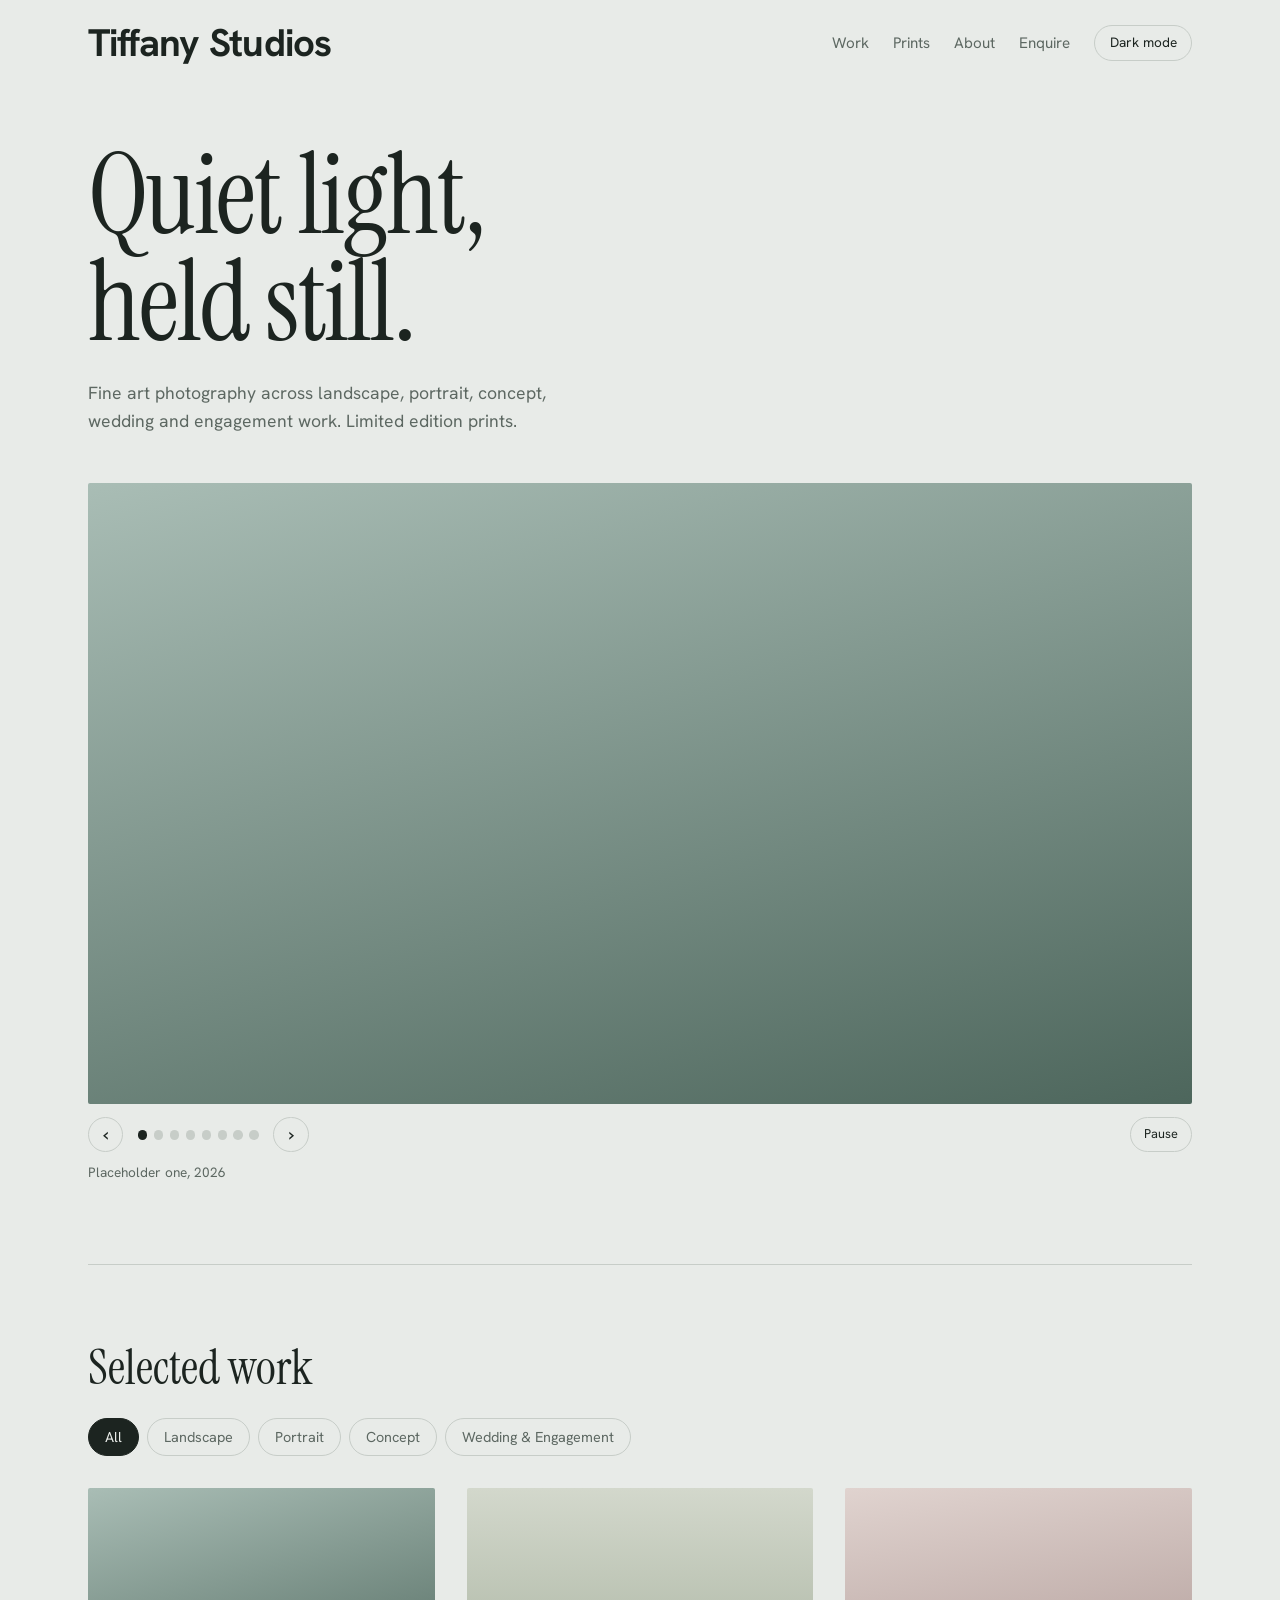
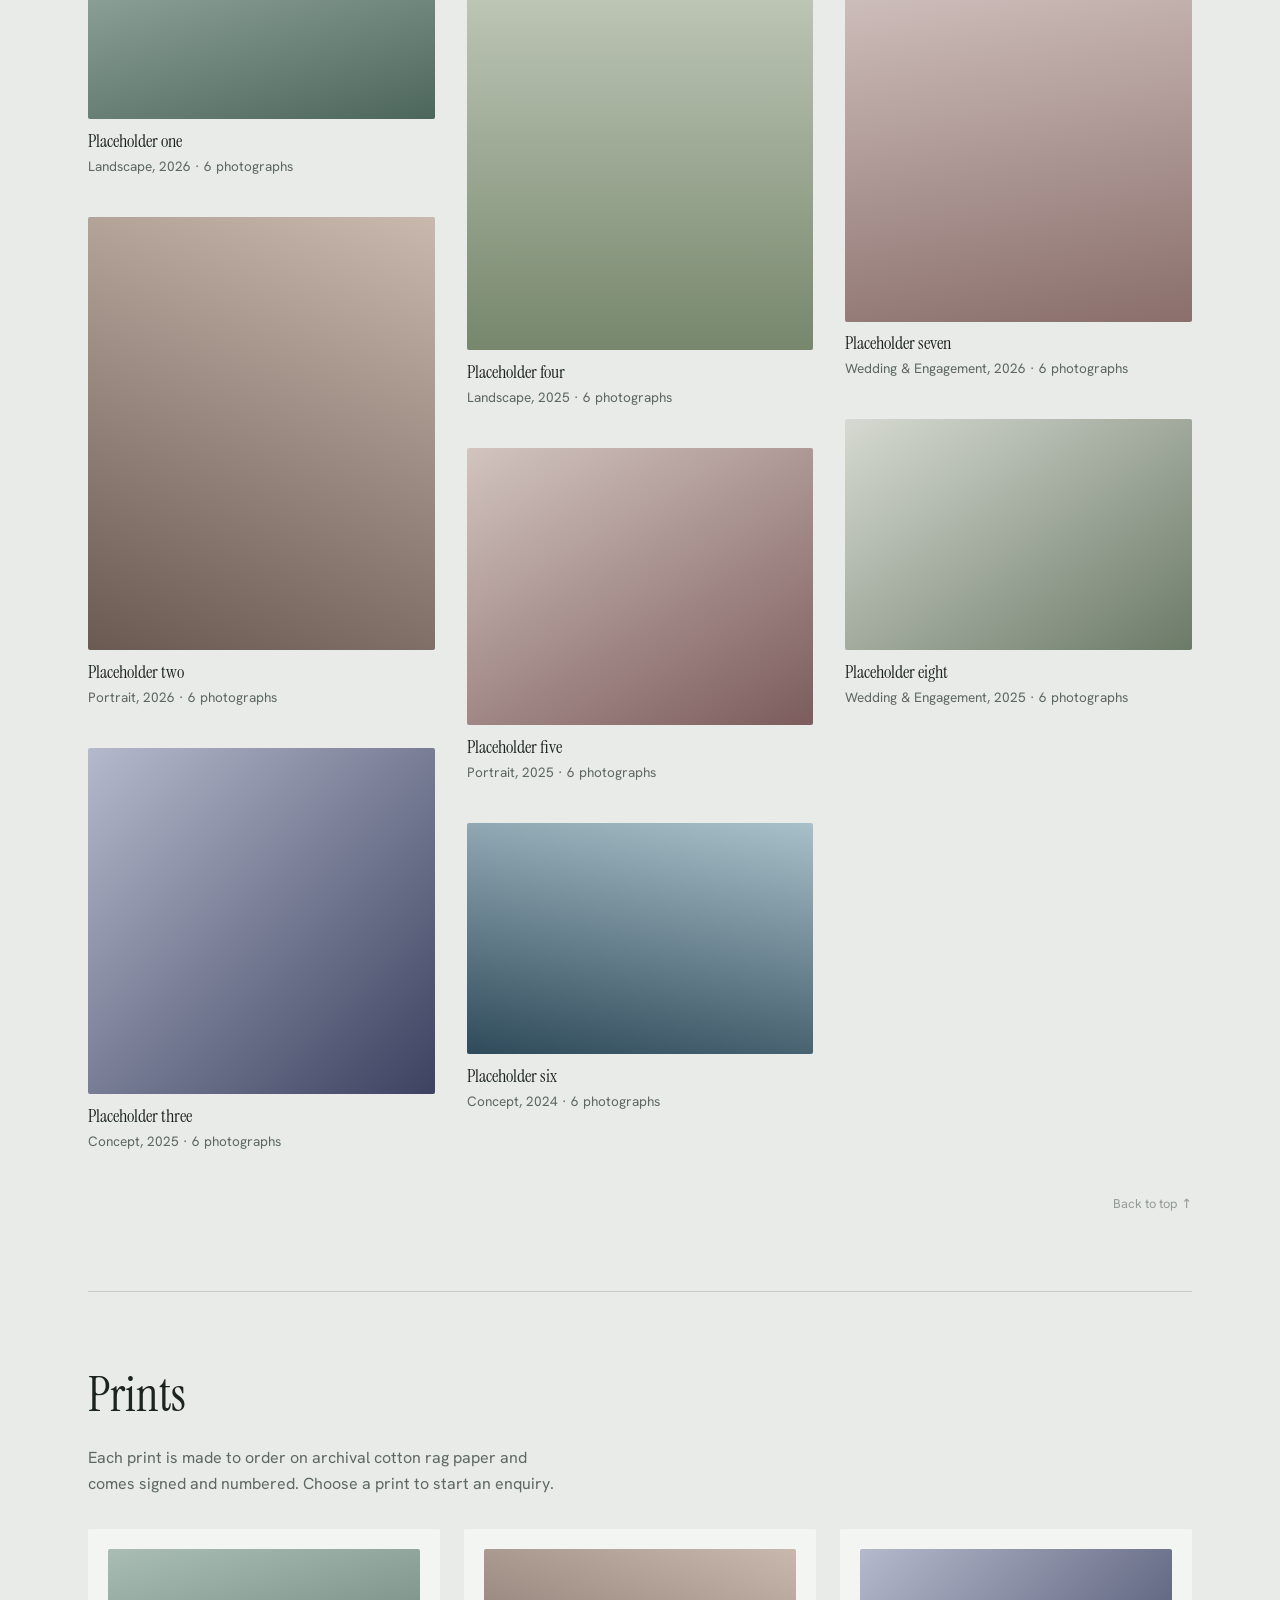
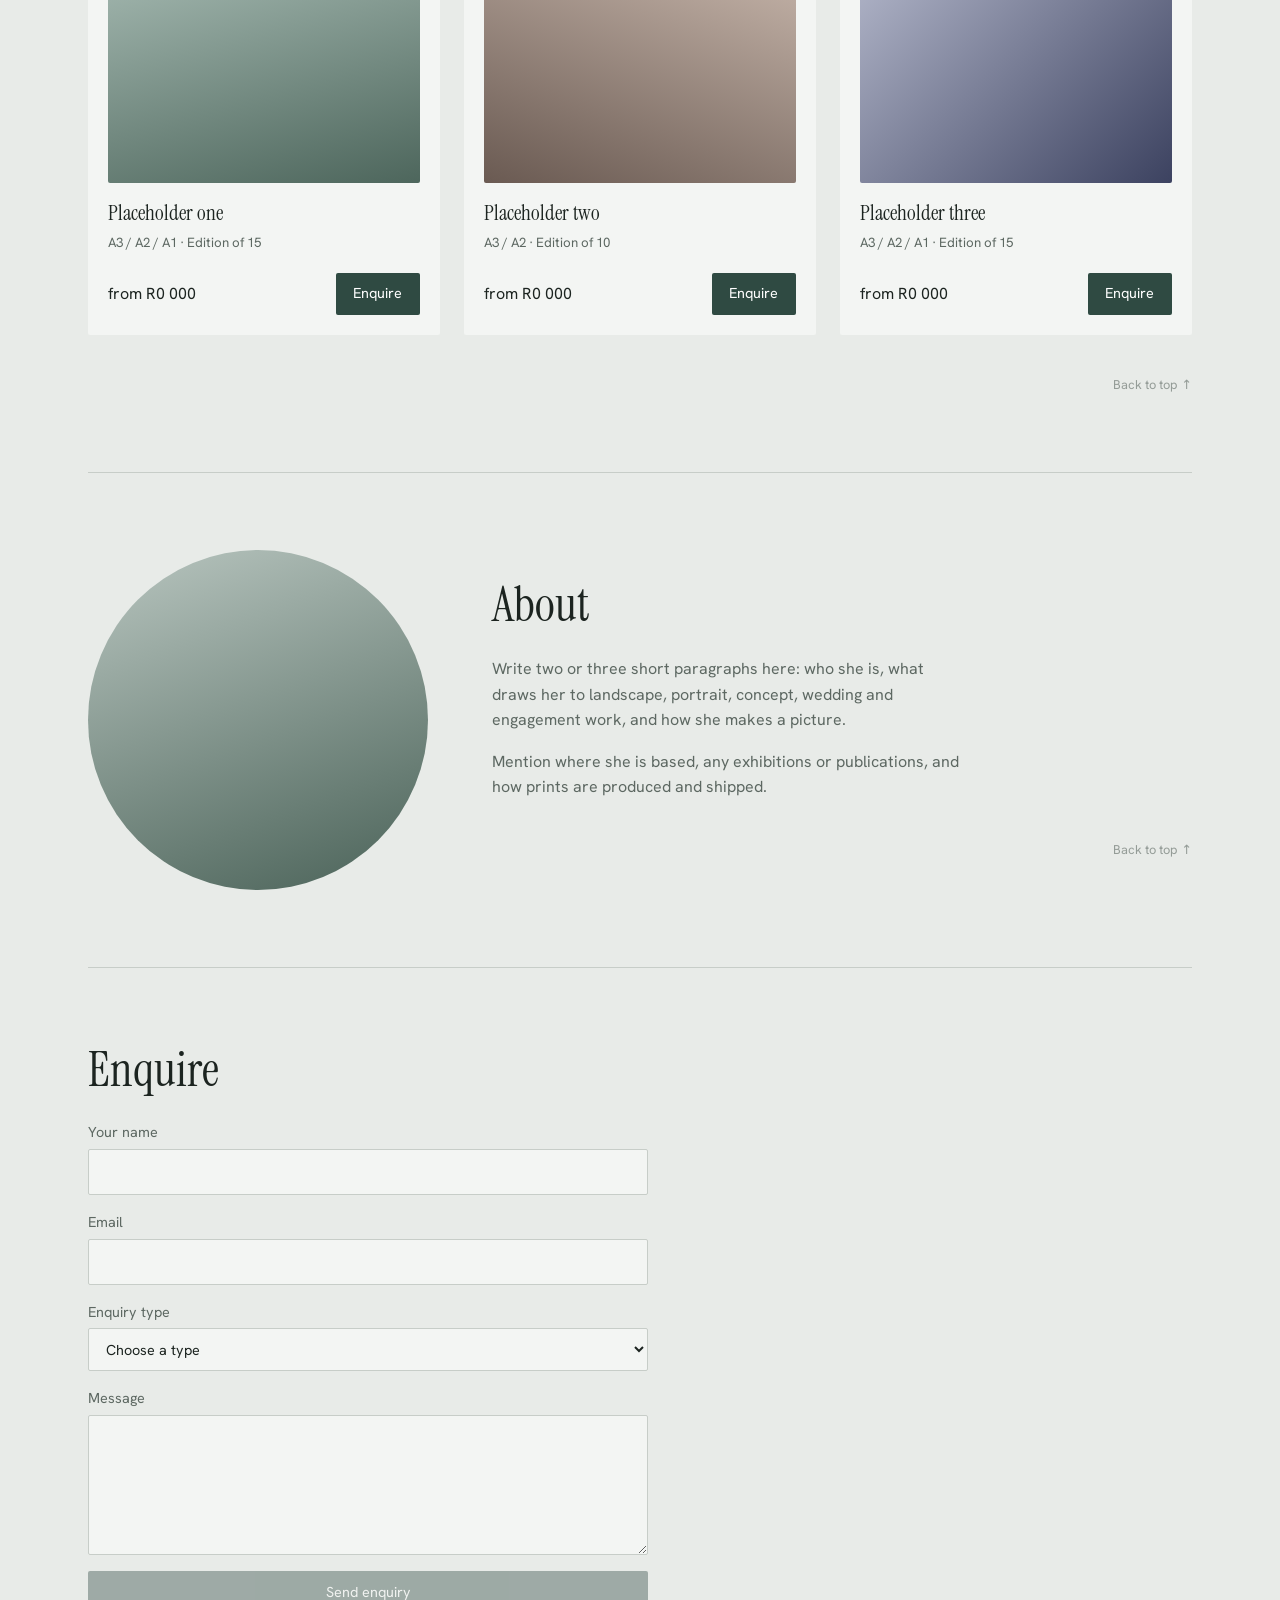
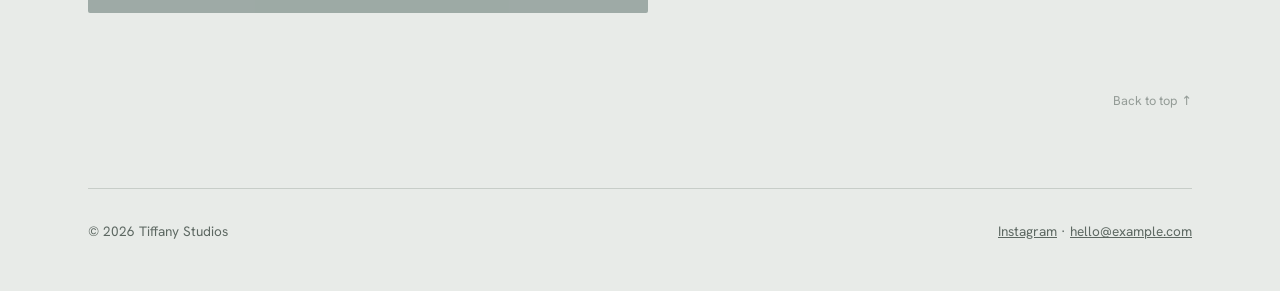
==== index.html @ 4b25729b "Add Tiffany Studios site scaffold Add initial site files for Tiffany Studios: index.html (home with " ====
<!DOCTYPE html>
<html lang="en">
<head>
<meta charset="utf-8">
<meta name="viewport" content="width=device-width, initial-scale=1">
<title>Tiffany Studios – Fine Art Photography</title>
<meta name="description" content="Fine art photography: landscape, portrait, concept, wedding and engagement work. Limited edition prints available.">
<link rel="preconnect" href="https://fonts.googleapis.com">
<link rel="preconnect" href="https://fonts.gstatic.com" crossorigin>
<link href="https://fonts.googleapis.com/css2?family=Hanken+Grotesk:wght@400;500;700&family=Instrument+Serif:ital@0;1&display=swap" rel="stylesheet">
<link rel="stylesheet" href="style.css">
<script>(function(){var d=document.documentElement,t=null;d.classList.add("js");try{t=localStorage.getItem("theme")}catch(e){}if(t!=="dark"&&t!=="light")t=matchMedia("(prefers-color-scheme:dark)").matches?"dark":"light";d.dataset.theme=t})()</script>
</head>
<body id="top">
<div class="wrap">
<header class="top">
  <a class="mark" href="#">Tiffany Studios</a>
  <div class="hd-r"><nav aria-label="Main"><a href="#work">Work</a><a href="#prints">Prints</a><a href="#about">About</a><a href="#enquire">Enquire</a></nav><button class="theme" id="theme" type="button">Dark mode</button></div>
</header>

<main>
<div class="hero">
  <div>
    <h1>Quiet light,<br>held still.</h1>
    <p>Fine art photography across landscape, portrait, concept, wedding and engagement work. Limited edition prints.</p>
  </div>
  <figure class="car" role="group" aria-roledescription="carousel" aria-label="Featured work">
    <div class="slides" id="slides"></div>
    <div class="car-ui">
      <button class="cbtn" id="prev" aria-label="Previous photograph">&lsaquo;</button>
      <div class="dots" id="dots"></div>
      <button class="cbtn" id="next" aria-label="Next photograph">&rsaquo;</button>
      <button class="cbtn" id="pp" aria-label="Pause slideshow" style="margin-left:auto;font-size:.8rem;width:auto;padding:0 .8rem">Pause</button>
    </div>
    <figcaption class="cap" id="heroCap" aria-live="polite"></figcaption>
  </figure>
</div>

<section id="work">
  <h2>Selected work</h2>
  <div class="filters" role="group" aria-label="Filter by category">
    <button aria-pressed="true" data-f="all">All</button>
    <button aria-pressed="false" data-f="Landscape">Landscape</button>
    <button aria-pressed="false" data-f="Portrait">Portrait</button>
    <button aria-pressed="false" data-f="Concept">Concept</button>
    <button aria-pressed="false" data-f="Wedding &amp; Engagement">Wedding &amp; Engagement</button>
  </div>
  <div class="grid" id="grid"></div>
  <a class="totop" href="#top">Back to top &uarr;</a>
</section>

<section id="prints">
  <h2>Prints</h2>
  <p style="color:var(--mute);max-width:54ch;margin-bottom:2rem">Each print is made to order on archival cotton rag paper and comes signed and numbered. Choose a print to start an enquiry.</p>
  <div class="prints" id="prints-grid"></div>
  <a class="totop" href="#top">Back to top &uarr;</a>
</section>

<section id="about" class="about">
  <div class="avatar" role="img" aria-label="Portrait of the photographer"><!-- Replace with: <img src="images/portrait.jpg" alt="Portrait of the photographer"> --></div>
  <div>
    <h2>About</h2>
    <p>Write two or three short paragraphs here: who she is, what draws her to landscape, portrait, concept, wedding and engagement work, and how she makes a picture.</p>
    <p>Mention where she is based, any exhibitions or publications, and how prints are produced and shipped.</p>
    <a class="totop" href="#top">Back to top &uarr;</a>
  </div>
</section>

<section id="enquire">
  <h2>Enquire</h2>
  <form action="https://formspree.io/f/YOUR_FORM_ID" method="POST" id="enq">
    <label>Your name<input name="name" required autocomplete="name"></label>
    <label>Email<input type="email" name="email" required autocomplete="email"></label>
    <label>Enquiry type
      <select name="type" id="type" required>
        <option value="">Choose a type</option><option>Print purchase</option><option>Commission or shoot</option><option>Licensing</option><option>Something else</option>
      </select>
    </label>
    <fieldset class="pf" id="printFields" hidden>
      <label>Print size
        <select name="print_size" required><option value="">Select size</option><option>A3 (297 × 420 mm)</option><option>A2 (420 × 594 mm)</option><option>A1 (594 × 841 mm)</option></select>
      </label>
      <label>Framing
        <!-- Replace these placeholder options with her real framing options -->
        <select name="framing" required><option value="">Select framing</option><option>Unframed</option><option>Framing option 1</option><option>Framing option 2</option></select>
      </label>
      <label>Quantity
        <select name="quantity" required><option value="">Select quantity</option><option>1</option><option>2</option><option>3</option><option>4</option><option>5</option></select>
      </label>
    </fieldset>
    <label>Message<textarea name="message" id="msg" required></textarea></label>
    <input type="hidden" name="_subject" value="New enquiry from the Tiffany Studios website">
    <input class="hp" name="_gotcha" tabindex="-1" autocomplete="off" aria-hidden="true">
    <button class="btn" type="submit" id="send" disabled>Send enquiry</button>
    <p id="status" role="status" aria-live="polite"></p>
  </form>
  <a class="totop" href="#top">Back to top &uarr;</a>
</section>
</main>

<footer>
  <span>© 2026 Tiffany Studios</span>
  <span><a href="https://instagram.com/">Instagram</a> · <a href="mailto:hello@example.com">hello@example.com</a></span>
</footer>
</div>


<script src="data.js"></script>
<script>window.addEventListener("load",function(){if(typeof works==="undefined"){var d=document.createElement("div");d.setAttribute("role","alert");d.style.cssText="position:fixed;inset:auto 1rem 1rem 1rem;z-index:99;padding:1rem 1.25rem;background:#7a2e2e;color:#fff;font:15px/1.5 system-ui,sans-serif;border-radius:4px";d.textContent="data.js was not found. Keep index.html, gallery.html, data.js and style.css together in one folder, and open the site from that folder (or host the whole folder).";document.body.appendChild(d)}});</script>
<script>
const el=id=>document.getElementById(id);
function render(f){const g=el("grid");g.innerHTML="";
 works.forEach((w,i)=>{if(f!=="all"&&w.c!==f)return;
  const b=document.createElement("a");b.className="work";b.href="gallery.html?s="+w.id;b.setAttribute("aria-label","Open the "+w.t+" gallery");
  b.appendChild(art(w));
  b.insertAdjacentHTML("beforeend","<b>"+w.t+"</b><span>"+w.c+", "+w.y+" · "+w.photos.length+" photographs</span>");
  g.appendChild(b)})}
function ask(w){el("type").value="Print purchase";el("msg").value='I\'m interested in a print of "'+w.t+'".';updateForm()}
document.querySelectorAll(".filters button").forEach(b=>b.onclick=()=>{
 document.querySelectorAll(".filters button").forEach(x=>x.setAttribute("aria-pressed",x===b));render(b.dataset.f)});
prints.forEach(p=>{const w=works[p.w];const c=document.createElement("div");c.className="print";
 c.appendChild(art({...w,r:null}));c.firstChild.style.aspectRatio="4/3";
 c.insertAdjacentHTML("beforeend","<h3>"+w.t+"</h3><small>"+p.sizes+" · "+p.edition+"</small>");
 const row=document.createElement("div");row.className="price";row.innerHTML="<span>"+p.price+"</span>";
 const a=document.createElement("a");a.className="btn";a.href="#enquire";a.textContent="Enquire";a.onclick=()=>ask(w);row.appendChild(a);c.appendChild(row);el("prints-grid").appendChild(c)});
(function(){const S=el("slides"),D=el("dots"),PP=el("pp");let n=0,t=null,playing=!matchMedia("(prefers-reduced-motion:reduce)").matches;
 works.forEach((w,i)=>{const s=document.createElement("div");s.className="slide";s.appendChild(art({...w,r:null}));s.onclick=()=>{location.href="gallery.html?s="+w.id};S.appendChild(s);
  const d=document.createElement("button");d.setAttribute("aria-label","Show photograph "+(i+1));d.onclick=()=>{go(i);if(playing)start()};D.appendChild(d)});
 function go(i){n=(i+works.length)%works.length;[...S.children].forEach((s,k)=>{s.classList.toggle("on",k===n);s.setAttribute("aria-hidden",k!==n)});
  [...D.children].forEach((d,k)=>d.setAttribute("aria-current",k===n));el("heroCap").textContent=works[n].t+", "+works[n].y}
 function start(){stop();t=setInterval(()=>go(n+1),5000)}
 function stop(){clearInterval(t)}
 function sync(){PP.textContent=playing?"Pause":"Play";PP.setAttribute("aria-label",playing?"Pause slideshow":"Play slideshow")}
 el("prev").onclick=()=>{go(n-1);if(playing)start()};el("next").onclick=()=>{go(n+1);if(playing)start()};
 PP.onclick=()=>{playing=!playing;playing?start():stop();sync()};
 const car=document.querySelector(".car");car.addEventListener("mouseenter",stop);car.addEventListener("focusin",stop);
 car.addEventListener("mouseleave",()=>{if(playing)start()});car.addEventListener("focusout",()=>{if(playing)start()});
 go(0);sync();if(playing)start();
})();
(function(){const f=el("enq"),type=el("type"),pf=el("printFields"),btn=el("send"),st=el("status"),sel=pf.querySelectorAll("select");
 window.updateForm=function(){const p=type.value==="Print purchase";pf.hidden=!p;sel.forEach(x=>x.disabled=!p);btn.disabled=!f.checkValidity()};
 f.addEventListener("input",updateForm);f.addEventListener("change",updateForm);
 f.addEventListener("submit",async e=>{e.preventDefault();if(!f.checkValidity())return;
  btn.disabled=true;btn.textContent="Sending…";st.textContent="";
  try{const r=await fetch(f.action,{method:"POST",body:new FormData(f),headers:{Accept:"application/json"}});
   if(!r.ok)throw 0;f.reset();st.textContent="Thank you. Your enquiry has been sent and you will hear back by email."}
  catch(_){st.textContent="Your enquiry could not be sent. Please try again or email hello@example.com."}
  btn.textContent="Send enquiry";updateForm()});
 updateForm()})();
initTheme();reveal();
render("all");
</script>
</body>
</html>
---- style.css ----
:root{color-scheme:light;--bg:#e8ebe8;--ink:#1c2420;--mute:#5d6862;--line:#c7cdc8;--accent:#2f4a42;--card:#f3f5f3;
--serif:"Instrument Serif",Georgia,"Times New Roman",serif;--sans:"Hanken Grotesk",system-ui,-apple-system,"Segoe UI",sans-serif}
:root[data-theme="dark"]{color-scheme:dark;--bg:#161b19;--ink:#e6eae7;--mute:#98a39d;--line:#2f3a35;--accent:#9fc0b3;--card:#1e2522}
*{box-sizing:border-box;margin:0}
html{scroll-behavior:smooth}
@media (prefers-reduced-motion:reduce){html{scroll-behavior:auto}*{transition:none!important;animation:none!important}}
body{background:var(--bg);color:var(--ink);font:400 1rem/1.6 var(--sans)}
a{color:inherit}
:focus-visible{outline:2px solid var(--accent);outline-offset:3px}
.wrap{max-width:1200px;margin:0 auto;padding:0 clamp(1.25rem,4vw,3rem)}
header.top{display:flex;justify-content:space-between;align-items:center;flex-wrap:wrap;gap:.75rem 1.5rem;padding:1.5rem 0}
.hd-r{display:flex;align-items:center;flex-wrap:wrap;gap:.5rem 1.5rem}
nav{display:flex;flex-wrap:wrap;gap:.25rem 1.5rem}
.theme{font:inherit;font-size:.85rem;background:none;color:var(--ink);border:1px solid var(--line);border-radius:999px;padding:.4rem .9rem;cursor:pointer;min-height:2.25rem}
.theme:hover{background:var(--card)}
img{max-width:100%}
header.top .mark{font:700 clamp(1.7rem,3.4vw,2.4rem)/1 var(--sans);letter-spacing:-.02em;text-decoration:none}
nav a{text-decoration:none;padding:.35rem 0;color:var(--mute);font-size:.95rem}
nav a:hover{color:var(--ink)}
.hero{padding:clamp(1.5rem,5vw,3.5rem) 0 clamp(3rem,7vw,5rem)}
.hero h1{font:400 clamp(2.9rem,9vw,7rem)/.95 var(--serif);letter-spacing:-.02em}
.hero p{margin-top:1.5rem;max-width:46ch;color:var(--mute);font-size:1.1rem}
.plate{aspect-ratio:4/5;border-radius:2px;background:linear-gradient(170deg,#9fb3ab 0%,#5f7a70 45%,#26352f 100%);position:relative;overflow:hidden}
.plate img,.work img,.slide img{width:100%;height:100%;object-fit:cover;display:block}
.car{margin-top:clamp(1.75rem,4vw,3rem)}
.slides{aspect-ratio:16/9;max-height:80vh;position:relative;overflow:hidden;border-radius:2px}
.slide{position:absolute;inset:0;opacity:0;transition:opacity .9s;cursor:zoom-in}
.slide.on{opacity:1}
.slide .img{width:100%;height:100%}
.car-ui{display:flex;align-items:center;gap:.5rem;margin-top:.8rem}
.cbtn{font:inherit;font-size:1.3rem;line-height:1;width:2.2rem;height:2.2rem;border:1px solid var(--line);background:none;color:var(--ink);border-radius:999px;cursor:pointer}
.cbtn:hover{background:var(--card)}
.dots{display:flex;gap:.4rem;padding:0 .4rem}
.dots button{width:.6rem;height:.6rem;border-radius:50%;border:0;padding:0;background:var(--line);cursor:pointer}
.dots button[aria-current=true]{background:var(--ink)}
.cap{font-size:.85rem;color:var(--mute);margin-top:.6rem}
h2{font:400 clamp(2rem,4vw,3rem)/1.1 var(--serif);margin-bottom:1.5rem}
section{padding:clamp(2.5rem,6vw,5rem) 0;border-top:1px solid var(--line)}
.filters{display:flex;gap:.5rem;flex-wrap:wrap;margin-bottom:2rem}
.filters button{font:inherit;font-size:.9rem;background:none;color:var(--mute);border:1px solid var(--line);border-radius:999px;padding:.4rem 1rem;cursor:pointer}
.filters button[aria-pressed=true]{background:var(--ink);color:var(--bg);border-color:var(--ink)}
.grid{columns:3 280px;column-gap:clamp(1rem,2.5vw,2rem)}
.work{break-inside:avoid;margin-bottom:clamp(1.5rem,3vw,2.5rem);cursor:zoom-in;background:none;border:0;padding:0;text-align:left;font:inherit;color:inherit;display:block;width:100%}
.work .img{background:linear-gradient(var(--ang),var(--a),var(--b));border-radius:2px;overflow:hidden;transition:opacity .2s}
.work:hover .img{opacity:.88}
.work b{display:block;font:400 1.15rem var(--serif);margin-top:.6rem}
.work span{font-size:.85rem;color:var(--mute)}
.about{display:grid;grid-template-columns:minmax(200px,340px) 1fr;gap:clamp(1.5rem,5vw,5rem);align-items:center}
.avatar{aspect-ratio:1;border-radius:50%;overflow:hidden;width:100%;max-width:340px;justify-self:center;background:linear-gradient(160deg,#b9c6c0,#4a6258)}
.avatar img{width:100%;height:100%;object-fit:cover;display:block}
.about p{max-width:52ch;color:var(--mute);margin-bottom:1rem}
.prints{display:grid;grid-template-columns:repeat(auto-fit,minmax(240px,1fr));gap:1.5rem}
.print{background:var(--card);padding:1.25rem;border-radius:2px;display:flex;flex-direction:column;gap:.4rem}
.print .img{aspect-ratio:4/3;border-radius:2px;margin-bottom:.6rem}
.print h3{font:400 1.3rem var(--serif)}
.print small{color:var(--mute)}
.print .price{margin-top:auto;padding-top:.8rem;display:flex;justify-content:space-between;align-items:center}
.btn{font:inherit;background:var(--accent);color:#fff;border:0;border-radius:2px;padding:.6rem 1.1rem;cursor:pointer;text-decoration:none;font-size:.9rem}
:root[data-theme="dark"] .btn{color:#10201a}
.btn:hover{filter:brightness(1.1)}
form{display:grid;gap:1rem;max-width:560px}
label{display:grid;gap:.3rem;font-size:.9rem;color:var(--mute)}
input,select,textarea{font:inherit;color:var(--ink);background:var(--card);border:1px solid var(--line);border-radius:2px;padding:.65rem .8rem;width:100%}
textarea{min-height:140px;resize:vertical}
.hp{position:absolute;left:-9999px}
footer{padding:2rem 0 3rem;color:var(--mute);font-size:.85rem;border-top:1px solid var(--line);display:flex;justify-content:space-between;flex-wrap:wrap;gap:1rem}
dialog{border:0;background:var(--bg);color:var(--ink);max-height:94vh;overflow:auto;max-width:min(94vw,1100px);width:100%;padding:1rem;border-radius:2px}
dialog::backdrop{background:rgba(10,14,12,.85)}
dialog .img{max-height:75vh;margin:0 auto;border-radius:2px;overflow:hidden}
dialog .img img{max-height:75vh;width:auto;margin:0 auto}
.lb-bar{display:flex;justify-content:space-between;align-items:center;gap:1rem;margin-top:.8rem;flex-wrap:wrap}
@media (min-width:1500px){.wrap{max-width:1360px}}
@media (max-width:1024px){.slides{aspect-ratio:3/2}}
@media (max-width:760px){
 .about{grid-template-columns:1fr;text-align:left}.avatar{max-width:220px}
 .slides{aspect-ratio:1/1}
 header.top{padding:1.1rem 0}
 .hd-r{width:100%;justify-content:space-between}
 .grid{columns:2 150px;column-gap:1rem}
 .lb-bar{flex-direction:column;align-items:stretch}.lb-bar .btn{margin:.4rem .4rem 0 0}
 form{max-width:none}
 .totop{margin-top:2rem}
}
@media (max-width:420px){.grid{columns:1}}
@media (pointer:coarse){.cbtn{width:2.75rem;height:2.75rem}.filters button,.theme,.btn{min-height:2.75rem}.dots button{width:.75rem;height:.75rem}.dots{gap:.6rem}nav a{padding:.6rem 0}}
[hidden]{display:none!important}
.js section{opacity:0;transform:translateY(28px);transition:opacity .9s ease,transform .9s ease}
.js section.in{opacity:1;transform:none}
@media (prefers-reduced-motion:reduce){.js section{opacity:1;transform:none}}
.totop{display:block;width:max-content;margin:2.5rem 0 0 auto;font-size:.8rem;color:var(--mute);text-decoration:none;opacity:.6;transition:opacity .2s}
.totop:hover,.totop:focus-visible{opacity:1}
a.work{text-decoration:none}
.pf{display:grid;grid-template-columns:repeat(auto-fit,minmax(150px,1fr));gap:1rem;border:0;padding:0}
.btn:disabled{opacity:.4;cursor:not-allowed;filter:none}
.btn.ghost{background:none;color:var(--ink);border:1px solid var(--line)}
#status{min-height:1.5em;color:var(--mute);font-size:.9rem}
.back{font-size:.9rem;color:var(--mute);text-decoration:none;display:inline-block;margin-bottom:1.5rem}
.back:hover{color:var(--ink)}
.g-head h1{font:400 clamp(2.5rem,7vw,5rem)/1 var(--serif);letter-spacing:-.02em}
.g-cta{display:flex;align-items:center;gap:1.5rem;flex-wrap:wrap;margin-top:2.5rem;color:var(--mute)}
.next{display:block;margin-top:.4rem;font:400 clamp(1.6rem,4vw,2.6rem)/1.1 var(--serif);text-decoration:none}
.lb-bar .btn{margin-left:.4rem}
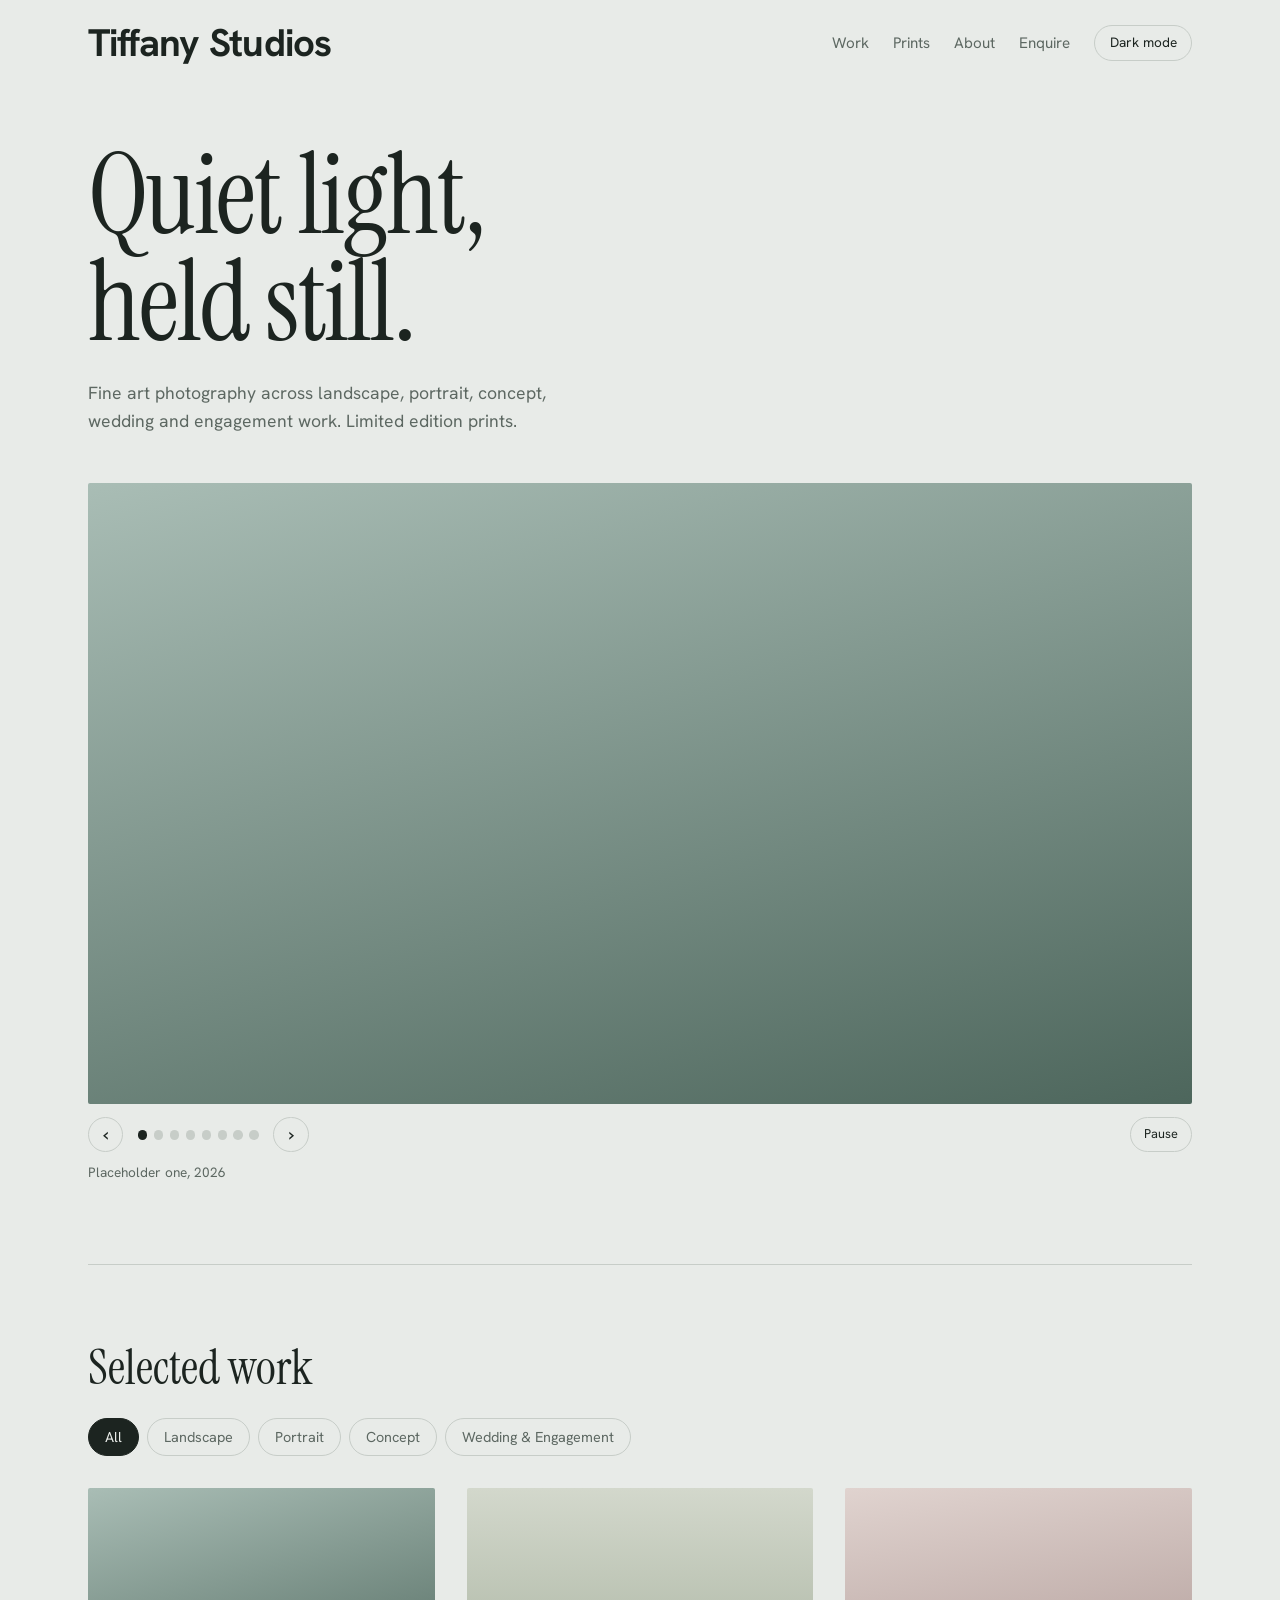
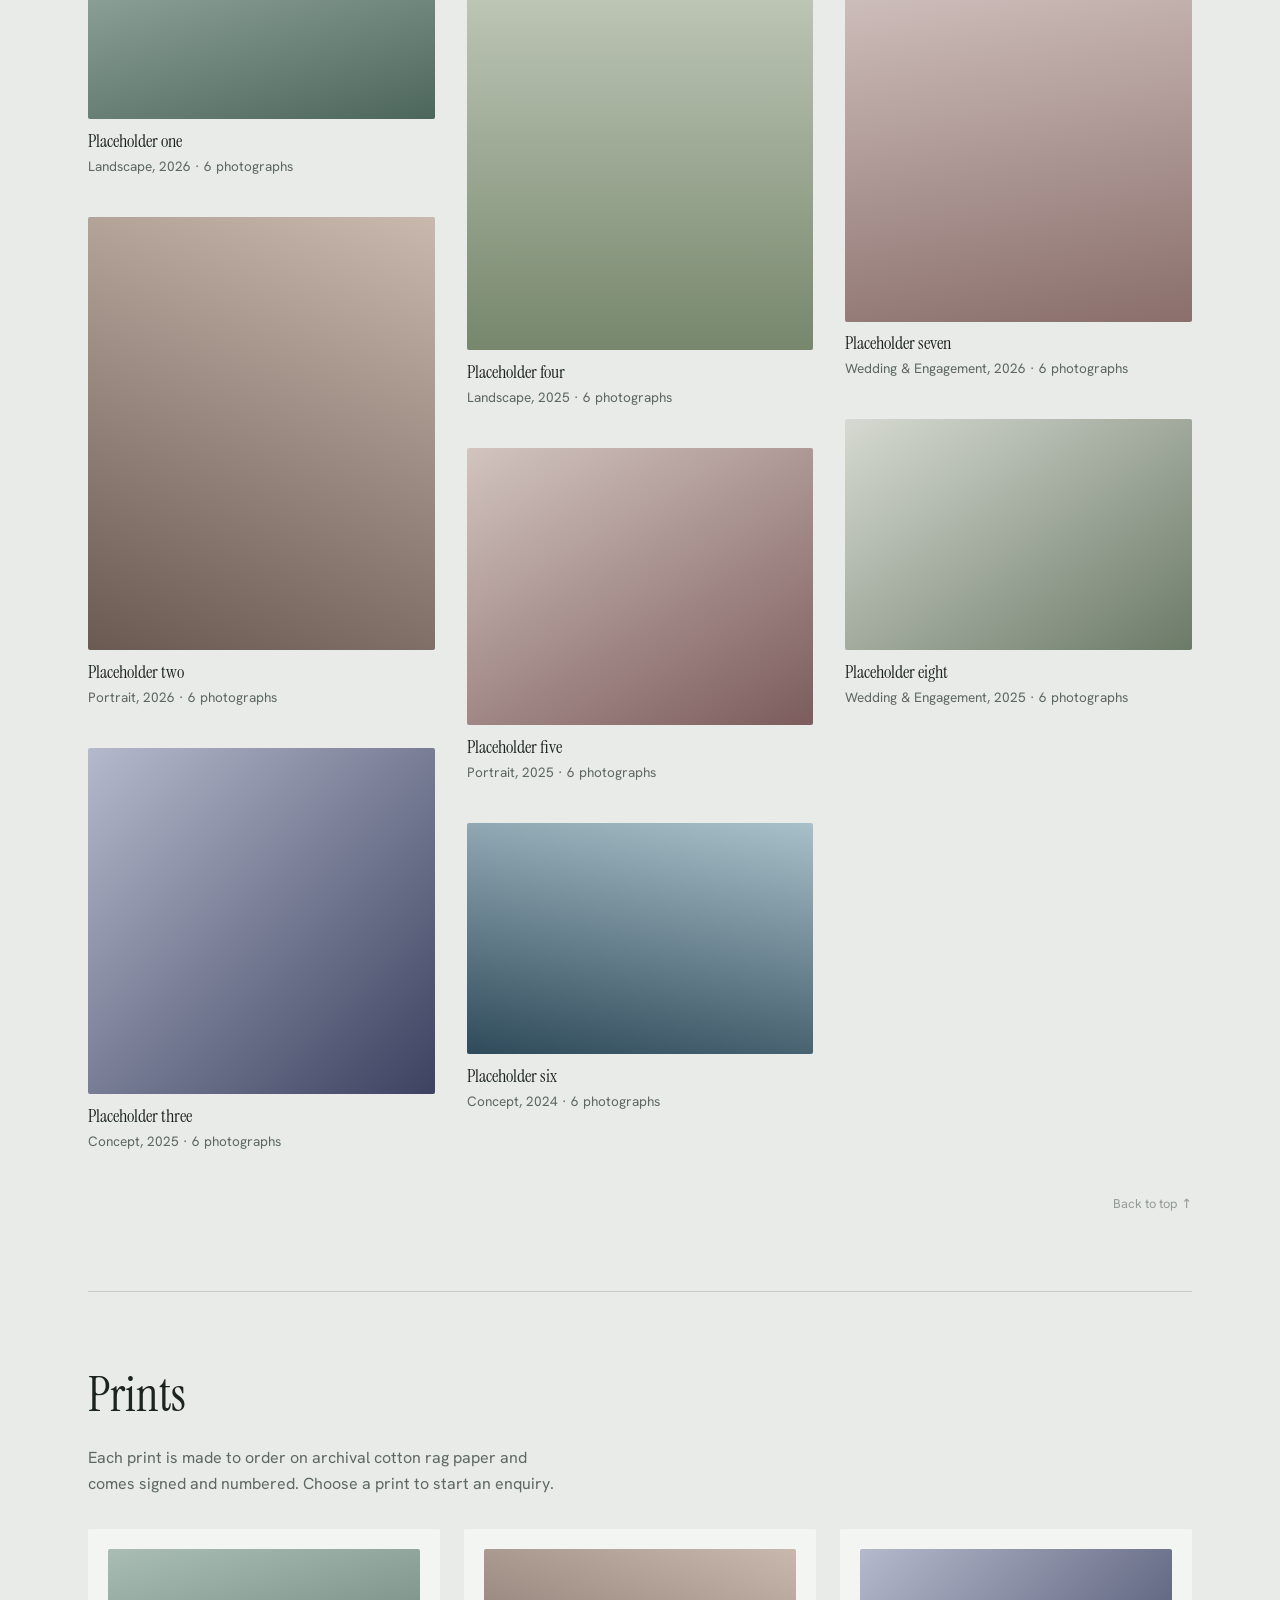
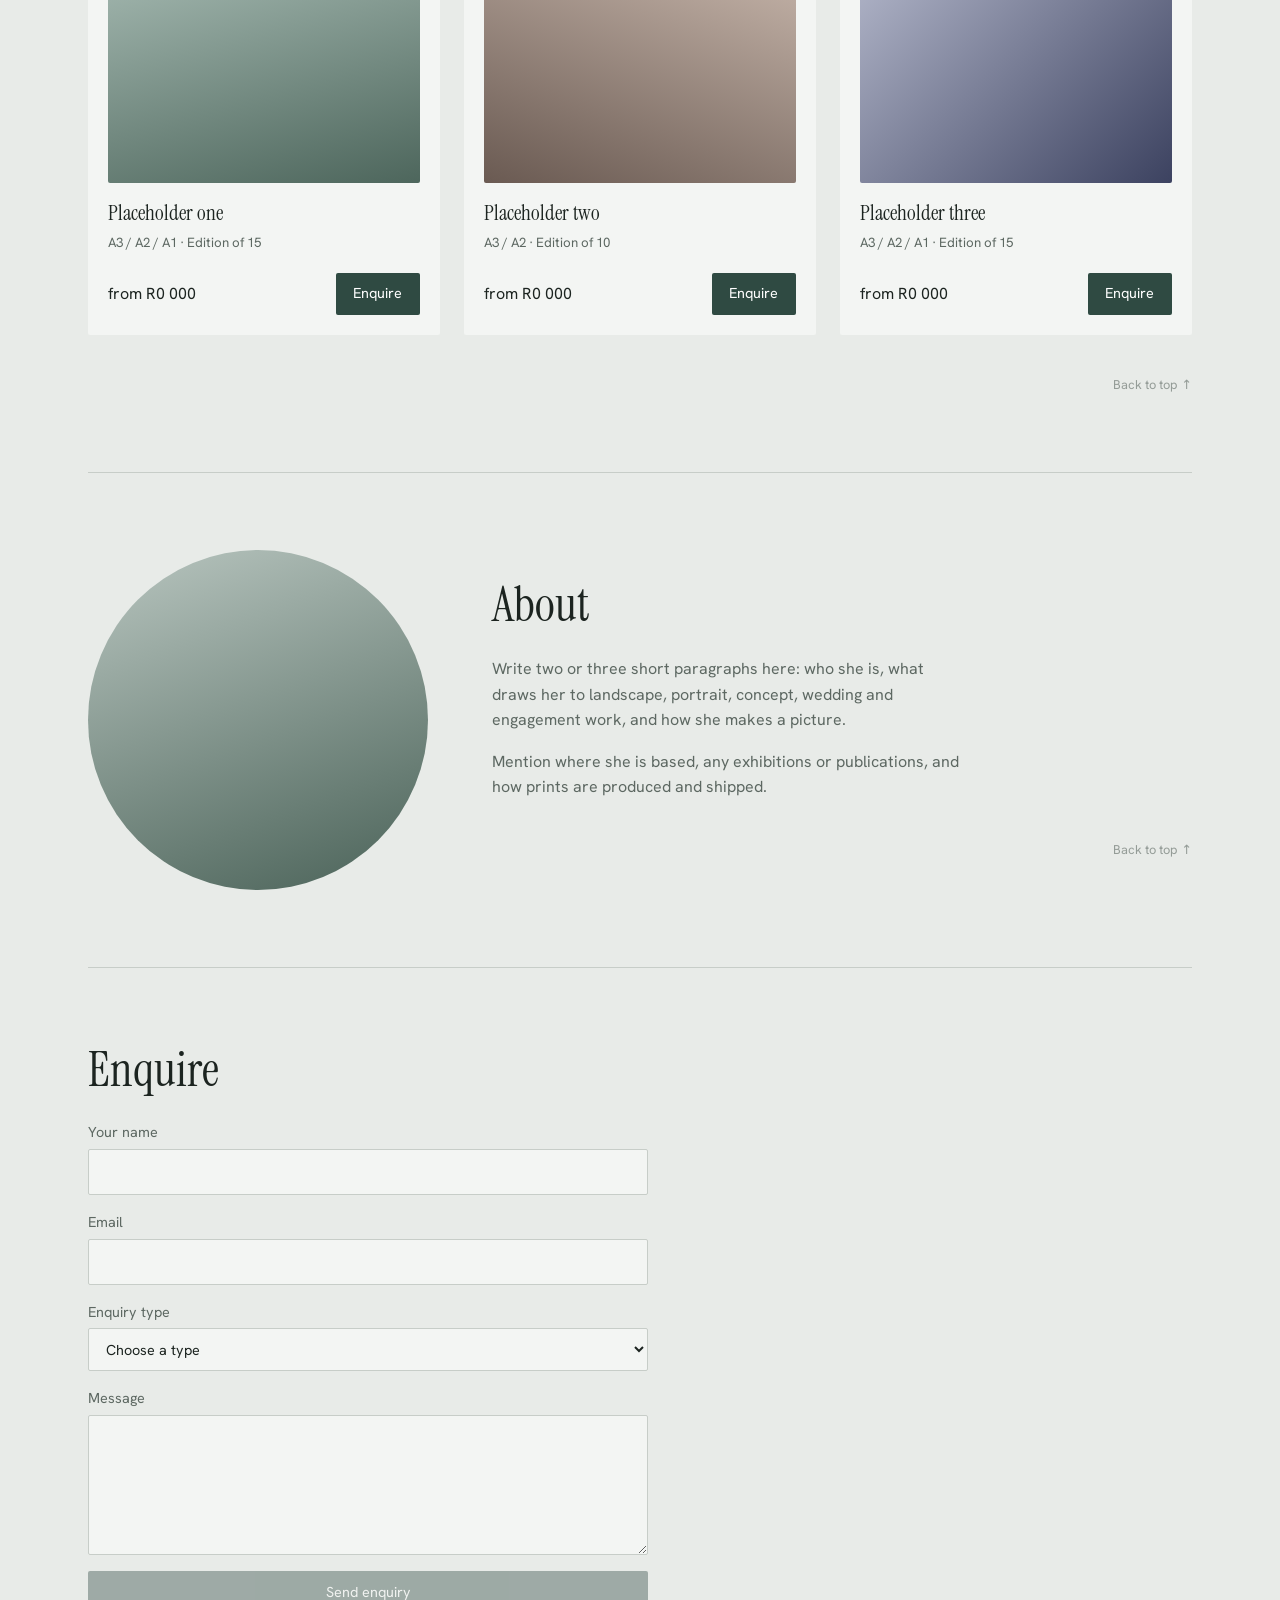
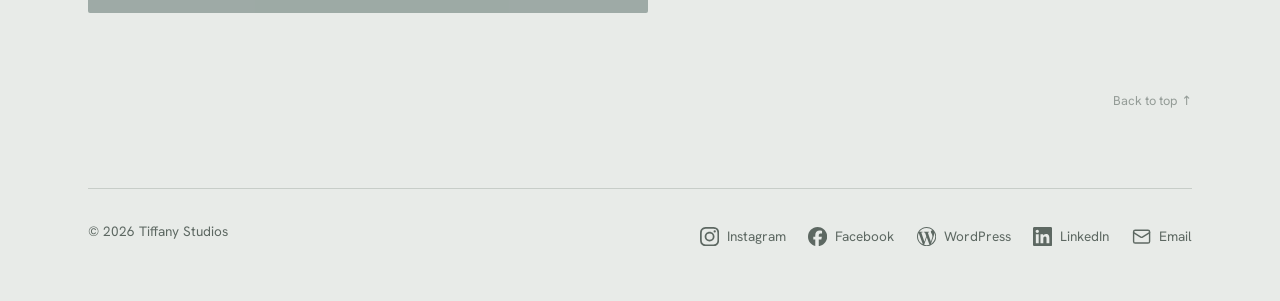
==== commit 2c1ec6b4: "Add social icon links to site footer Replace plain footer text links with an accessible social list " ====
--- a/index.html
+++ b/index.html
@@ -1,154 +1,516 @@
-<!DOCTYPE html>
+<!doctype html>
 <html lang="en">
-<head>
-<meta charset="utf-8">
-<meta name="viewport" content="width=device-width, initial-scale=1">
-<title>Tiffany Studios – Fine Art Photography</title>
-<meta name="description" content="Fine art photography: landscape, portrait, concept, wedding and engagement work. Limited edition prints available.">
-<link rel="preconnect" href="https://fonts.googleapis.com">
-<link rel="preconnect" href="https://fonts.gstatic.com" crossorigin>
-<link href="https://fonts.googleapis.com/css2?family=Hanken+Grotesk:wght@400;500;700&family=Instrument+Serif:ital@0;1&display=swap" rel="stylesheet">
-<link rel="stylesheet" href="style.css">
-<script>(function(){var d=document.documentElement,t=null;d.classList.add("js");try{t=localStorage.getItem("theme")}catch(e){}if(t!=="dark"&&t!=="light")t=matchMedia("(prefers-color-scheme:dark)").matches?"dark":"light";d.dataset.theme=t})()</script>
-</head>
-<body id="top">
-<div class="wrap">
-<header class="top">
-  <a class="mark" href="#">Tiffany Studios</a>
-  <div class="hd-r"><nav aria-label="Main"><a href="#work">Work</a><a href="#prints">Prints</a><a href="#about">About</a><a href="#enquire">Enquire</a></nav><button class="theme" id="theme" type="button">Dark mode</button></div>
-</header>
-
-<main>
-<div class="hero">
-  <div>
-    <h1>Quiet light,<br>held still.</h1>
-    <p>Fine art photography across landscape, portrait, concept, wedding and engagement work. Limited edition prints.</p>
-  </div>
-  <figure class="car" role="group" aria-roledescription="carousel" aria-label="Featured work">
-    <div class="slides" id="slides"></div>
-    <div class="car-ui">
-      <button class="cbtn" id="prev" aria-label="Previous photograph">&lsaquo;</button>
-      <div class="dots" id="dots"></div>
-      <button class="cbtn" id="next" aria-label="Next photograph">&rsaquo;</button>
-      <button class="cbtn" id="pp" aria-label="Pause slideshow" style="margin-left:auto;font-size:.8rem;width:auto;padding:0 .8rem">Pause</button>
+  <head>
+    <meta charset="utf-8" />
+    <meta name="viewport" content="width=device-width, initial-scale=1" />
+    <title>Tiffany Studios – Fine Art Photography</title>
+    <meta
+      name="description"
+      content="Fine art photography: landscape, portrait, concept, wedding and engagement work. Limited edition prints available."
+    />
+    <link rel="preconnect" href="https://fonts.googleapis.com" />
+    <link rel="preconnect" href="https://fonts.gstatic.com" crossorigin />
+    <link
+      href="https://fonts.googleapis.com/css2?family=Hanken+Grotesk:wght@400;500;700&family=Instrument+Serif:ital@0;1&display=swap"
+      rel="stylesheet"
+    />
+    <link rel="stylesheet" href="style.css" />
+    <script>
+      (function () {
+        var d = document.documentElement,
+          t = null;
+        d.classList.add("js");
+        try {
+          t = localStorage.getItem("theme");
+        } catch (e) {}
+        if (t !== "dark" && t !== "light")
+          t = matchMedia("(prefers-color-scheme:dark)").matches
+            ? "dark"
+            : "light";
+        d.dataset.theme = t;
+      })();
+    </script>
+  </head>
+  <body id="top">
+    <div class="wrap">
+      <header class="top">
+        <a class="mark" href="#">Tiffany Studios</a>
+        <div class="hd-r">
+          <nav aria-label="Main" id="nav">
+            <a href="#work">Work</a><a href="#prints">Prints</a
+            ><a href="#about">About</a><a href="#enquire">Enquire</a>
+          </nav>
+          <button class="theme" id="theme" type="button">Dark mode</button
+          ><button
+            class="menu"
+            id="menu"
+            type="button"
+            aria-label="Open menu"
+            aria-expanded="false"
+            aria-controls="nav"
+          >
+            <span></span><span></span><span></span>
+          </button>
+        </div>
+      </header>
+
+      <main>
+        <div class="hero">
+          <div>
+            <h1>Quiet light,<br />held still.</h1>
+            <p>
+              Fine art photography across landscape, portrait, concept, wedding
+              and engagement work. Limited edition prints.
+            </p>
+          </div>
+          <figure
+            class="car"
+            role="group"
+            aria-roledescription="carousel"
+            aria-label="Featured work"
+          >
+            <div class="slides" id="slides"></div>
+            <div class="car-ui">
+              <button class="cbtn" id="prev" aria-label="Previous photograph">
+                &lsaquo;
+              </button>
+              <div class="dots" id="dots"></div>
+              <button class="cbtn" id="next" aria-label="Next photograph">
+                &rsaquo;
+              </button>
+              <button
+                class="cbtn"
+                id="pp"
+                aria-label="Pause slideshow"
+                style="
+                  margin-left: auto;
+                  font-size: 0.8rem;
+                  width: auto;
+                  padding: 0 0.8rem;
+                "
+              >
+                Pause
+              </button>
+            </div>
+            <figcaption
+              class="cap"
+              id="heroCap"
+              aria-live="polite"
+            ></figcaption>
+          </figure>
+        </div>
+
+        <section id="work">
+          <h2>Selected work</h2>
+          <div class="filters" role="group" aria-label="Filter by category">
+            <button aria-pressed="true" data-f="all">All</button>
+            <button aria-pressed="false" data-f="Landscape">Landscape</button>
+            <button aria-pressed="false" data-f="Portrait">Portrait</button>
+            <button aria-pressed="false" data-f="Concept">Concept</button>
+            <button aria-pressed="false" data-f="Wedding &amp; Engagement">
+              Wedding &amp; Engagement
+            </button>
+          </div>
+          <div class="grid" id="grid"></div>
+          <a class="totop" href="#top">Back to top &uarr;</a>
+        </section>
+
+        <section id="prints">
+          <h2>Prints</h2>
+          <p style="color: var(--mute); max-width: 54ch; margin-bottom: 2rem">
+            Each print is made to order on archival cotton rag paper and comes
+            signed and numbered. Choose a print to start an enquiry.
+          </p>
+          <div class="prints" id="prints-grid"></div>
+          <a class="totop" href="#top">Back to top &uarr;</a>
+        </section>
+
+        <section id="about" class="about">
+          <div
+            class="avatar"
+            role="img"
+            aria-label="Portrait of the photographer"
+          >
+            <!-- Replace with: <img src="images/portrait.jpg" alt="Portrait of the photographer"> -->
+          </div>
+          <div>
+            <h2>About</h2>
+            <p>
+              Write two or three short paragraphs here: who she is, what draws
+              her to landscape, portrait, concept, wedding and engagement work,
+              and how she makes a picture.
+            </p>
+            <p>
+              Mention where she is based, any exhibitions or publications, and
+              how prints are produced and shipped.
+            </p>
+            <a class="totop" href="#top">Back to top &uarr;</a>
+          </div>
+        </section>
+
+        <section id="enquire">
+          <h2>Enquire</h2>
+          <form
+            action="https://formspree.io/f/YOUR_FORM_ID"
+            method="POST"
+            id="enq"
+          >
+            <label
+              >Your name<input name="name" required autocomplete="name"
+            /></label>
+            <label
+              >Email<input
+                type="email"
+                name="email"
+                required
+                autocomplete="email"
+            /></label>
+            <label
+              >Enquiry type
+              <select name="type" id="type" required>
+                <option value="">Choose a type</option>
+                <option>Print purchase</option>
+                <option>Commission or shoot</option>
+                <option>Licensing</option>
+                <option>Something else</option>
+              </select>
+            </label>
+            <fieldset class="pf" id="printFields" hidden>
+              <label
+                >Print size
+                <select name="print_size" required>
+                  <option value="">Select size</option>
+                  <option>A3 (297 × 420 mm)</option>
+                  <option>A2 (420 × 594 mm)</option>
+                  <option>A1 (594 × 841 mm)</option>
+                </select>
+              </label>
+              <label
+                >Framing
+                <!-- Replace these placeholder options with her real framing options -->
+                <select name="framing" required>
+                  <option value="">Select framing</option>
+                  <option>Unframed</option>
+                  <option>Framing option 1</option>
+                  <option>Framing option 2</option>
+                </select>
+              </label>
+              <label
+                >Quantity
+                <select name="quantity" required>
+                  <option value="">Select quantity</option>
+                  <option>1</option>
+                  <option>2</option>
+                  <option>3</option>
+                  <option>4</option>
+                  <option>5</option>
+                </select>
+              </label>
+            </fieldset>
+            <label
+              >Message<textarea name="message" id="msg" required></textarea>
+            </label>
+            <input
+              type="hidden"
+              name="_subject"
+              value="New enquiry from the Tiffany Studios website"
+            />
+            <input
+              class="hp"
+              name="_gotcha"
+              tabindex="-1"
+              autocomplete="off"
+              aria-hidden="true"
+            />
+            <button class="btn" type="submit" id="send" disabled>
+              Send enquiry
+            </button>
+            <p id="status" role="status" aria-live="polite"></p>
+          </form>
+          <a class="totop" href="#top">Back to top &uarr;</a>
+        </section>
+      </main>
+
+      <footer>
+        <span>© 2026 Tiffany Studios</span>
+        <ul class="social" aria-label="Social links and email">
+          <li>
+            <a
+              href="https://instagram.com/your-handle"
+              target="_blank"
+              rel="noopener noreferrer"
+              aria-label="Instagram"
+              style="--brand: #e4405f"
+              ><svg viewBox="0 0 24 24" aria-hidden="true" focusable="false">
+                <path
+                  d="M7.0301.084c-1.2768.0602-2.1487.264-2.911.5634-.7888.3075-1.4575.72-2.1228 1.3877-.6652.6677-1.075 1.3368-1.3802 2.127-.2954.7638-.4956 1.6365-.552 2.914-.0564 1.2775-.0689 1.6882-.0626 4.947.0062 3.2586.0206 3.6671.0825 4.9473.061 1.2765.264 2.1482.5635 2.9107.308.7889.72 1.4573 1.388 2.1228.6679.6655 1.3365 1.0743 2.1285 1.38.7632.295 1.6361.4961 2.9134.552 1.2773.056 1.6884.069 4.9462.0627 3.2578-.0062 3.668-.0207 4.9478-.0814 1.28-.0607 2.147-.2652 2.9098-.5633.7889-.3086 1.4578-.72 2.1228-1.3881.665-.6682 1.0745-1.3378 1.3795-2.1284.2957-.7632.4966-1.636.552-2.9124.056-1.2809.0692-1.6898.063-4.948-.0063-3.2583-.021-3.6668-.0817-4.9465-.0607-1.2797-.264-2.1487-.5633-2.9117-.3084-.7889-.72-1.4568-1.3876-2.1228C21.2982 1.33 20.628.9208 19.8378.6165 19.074.321 18.2017.1197 16.9244.0645 15.6471.0093 15.236-.005 11.977.0014 8.718.0076 8.31.0215 7.0301.0839m.1402 21.6932c-1.17-.0509-1.8053-.2453-2.2287-.408-.5606-.216-.96-.4771-1.3819-.895-.422-.4178-.6811-.8186-.9-1.378-.1644-.4234-.3624-1.058-.4171-2.228-.0595-1.2645-.072-1.6442-.079-4.848-.007-3.2037.0053-3.583.0607-4.848.05-1.169.2456-1.805.408-2.2282.216-.5613.4762-.96.895-1.3816.4188-.4217.8184-.6814 1.3783-.9003.423-.1651 1.0575-.3614 2.227-.4171 1.2655-.06 1.6447-.072 4.848-.079 3.2033-.007 3.5835.005 4.8495.0608 1.169.0508 1.8053.2445 2.228.408.5608.216.96.4754 1.3816.895.4217.4194.6816.8176.9005 1.3787.1653.4217.3617 1.056.4169 2.2263.0602 1.2655.0739 1.645.0796 4.848.0058 3.203-.0055 3.5834-.061 4.848-.051 1.17-.245 1.8055-.408 2.2294-.216.5604-.4763.96-.8954 1.3814-.419.4215-.8181.6811-1.3783.9-.4224.1649-1.0577.3617-2.2262.4174-1.2656.0595-1.6448.072-4.8493.079-3.2045.007-3.5825-.006-4.848-.0608M16.953 5.5864A1.44 1.44 0 1 0 18.39 4.144a1.44 1.44 0 0 0-1.437 1.4424M5.8385 12.012c.0067 3.4032 2.7706 6.1557 6.173 6.1493 3.4026-.0065 6.157-2.7701 6.1506-6.1733-.0065-3.4032-2.771-6.1565-6.174-6.1498-3.403.0067-6.156 2.771-6.1496 6.1738M8 12.0077a4 4 0 1 1 4.008 3.9921A3.9996 3.9996 0 0 1 8 12.0077"
+                /></svg
+              ><span>Instagram</span></a
+            >
+          </li>
+          <li>
+            <a
+              href="https://facebook.com/your-page"
+              target="_blank"
+              rel="noopener noreferrer"
+              aria-label="Facebook"
+              style="--brand: #0866ff"
+              ><svg viewBox="0 0 24 24" aria-hidden="true" focusable="false">
+                <path
+                  d="M9.101 23.691v-7.98H6.627v-3.667h2.474v-1.58c0-4.085 1.848-5.978 5.858-5.978.401 0 .955.042 1.468.103a8.68 8.68 0 0 1 1.141.195v3.325a8.623 8.623 0 0 0-.653-.036 26.805 26.805 0 0 0-.733-.009c-.707 0-1.259.096-1.675.309a1.686 1.686 0 0 0-.679.622c-.258.42-.374.995-.374 1.752v1.297h3.919l-.386 2.103-.287 1.564h-3.246v8.245C19.396 23.238 24 18.179 24 12.044c0-6.627-5.373-12-12-12s-12 5.373-12 12c0 5.628 3.874 10.35 9.101 11.647Z"
+                /></svg
+              ><span>Facebook</span></a
+            >
+          </li>
+          <li>
+            <a
+              href="https://your-site.wordpress.com"
+              target="_blank"
+              rel="noopener noreferrer"
+              aria-label="WordPress"
+              style="--brand: #21759b"
+              ><svg viewBox="0 0 24 24" aria-hidden="true" focusable="false">
+                <path
+                  d="M21.469 6.825c.84 1.537 1.318 3.3 1.318 5.175 0 3.979-2.156 7.456-5.363 9.325l3.295-9.527c.615-1.54.82-2.771.82-3.864 0-.405-.026-.78-.07-1.11m-7.981.105c.647-.03 1.232-.105 1.232-.105.582-.075.514-.93-.067-.899 0 0-1.755.135-2.88.135-1.064 0-2.85-.15-2.85-.15-.585-.03-.661.855-.075.885 0 0 .54.061 1.125.09l1.68 4.605-2.37 7.08L5.354 6.9c.649-.03 1.234-.1 1.234-.1.585-.075.516-.93-.065-.896 0 0-1.746.138-2.874.138-.2 0-.438-.008-.69-.015C4.911 3.15 8.235 1.215 12 1.215c2.809 0 5.365 1.072 7.286 2.833-.046-.003-.091-.009-.141-.009-1.06 0-1.812.923-1.812 1.914 0 .89.513 1.643 1.06 2.531.411.72.89 1.643.89 2.977 0 .915-.354 1.994-.821 3.479l-1.075 3.585-3.9-11.61.001.014zM12 22.784c-1.059 0-2.081-.153-3.048-.437l3.237-9.406 3.315 9.087c.024.053.05.101.078.149-1.12.393-2.325.609-3.582.609M1.211 12c0-1.564.336-3.05.935-4.39L7.29 21.709C3.694 19.96 1.212 16.271 1.211 12M12 0C5.385 0 0 5.385 0 12s5.385 12 12 12 12-5.385 12-12S18.615 0 12 0"
+                /></svg
+              ><span>WordPress</span></a
+            >
+          </li>
+          <li>
+            <a
+              href="https://linkedin.com/in/your-profile"
+              target="_blank"
+              rel="noopener noreferrer"
+              aria-label="LinkedIn"
+              style="--brand: #0a66c2"
+              ><svg viewBox="0 0 24 24" aria-hidden="true" focusable="false">
+                <path
+                  d="M20.447 20.452h-3.554v-5.569c0-1.328-.027-3.037-1.852-3.037-1.853 0-2.136 1.445-2.136 2.939v5.667H9.351V9h3.414v1.561h.046c.477-.9 1.637-1.85 3.37-1.85 3.601 0 4.267 2.37 4.267 5.455v6.286zM5.337 7.433c-1.144 0-2.063-.926-2.063-2.065 0-1.138.92-2.063 2.063-2.063 1.14 0 2.064.925 2.064 2.063 0 1.139-.925 2.065-2.064 2.065zm1.782 13.019H3.555V9h3.564v11.452zM22.225 0H1.771C.792 0 0 .774 0 1.729v20.542C0 23.227.792 24 1.771 24h20.451C23.2 24 24 23.227 24 22.271V1.729C24 .774 23.2 0 22.222 0h.003z"
+                /></svg
+              ><span>LinkedIn</span></a
+            >
+          </li>
+          <li>
+            <a
+              href="mailto:hello@example.com"
+              aria-label="Email"
+              style="--brand: var(--ink)"
+              ><svg
+                class="line"
+                viewBox="0 0 24 24"
+                aria-hidden="true"
+                focusable="false"
+              >
+                <rect width="20" height="16" x="2" y="4" rx="2" />
+                <path d="m22 7-8.97 5.7a1.94 1.94 0 0 1-2.06 0L2 7" /></svg
+              ><span>Email</span></a
+            >
+          </li>
+        </ul>
+      </footer>
     </div>
-    <figcaption class="cap" id="heroCap" aria-live="polite"></figcaption>
-  </figure>
-</div>
-
-<section id="work">
-  <h2>Selected work</h2>
-  <div class="filters" role="group" aria-label="Filter by category">
-    <button aria-pressed="true" data-f="all">All</button>
-    <button aria-pressed="false" data-f="Landscape">Landscape</button>
-    <button aria-pressed="false" data-f="Portrait">Portrait</button>
-    <button aria-pressed="false" data-f="Concept">Concept</button>
-    <button aria-pressed="false" data-f="Wedding &amp; Engagement">Wedding &amp; Engagement</button>
-  </div>
-  <div class="grid" id="grid"></div>
-  <a class="totop" href="#top">Back to top &uarr;</a>
-</section>
-
-<section id="prints">
-  <h2>Prints</h2>
-  <p style="color:var(--mute);max-width:54ch;margin-bottom:2rem">Each print is made to order on archival cotton rag paper and comes signed and numbered. Choose a print to start an enquiry.</p>
-  <div class="prints" id="prints-grid"></div>
-  <a class="totop" href="#top">Back to top &uarr;</a>
-</section>
-
-<section id="about" class="about">
-  <div class="avatar" role="img" aria-label="Portrait of the photographer"><!-- Replace with: <img src="images/portrait.jpg" alt="Portrait of the photographer"> --></div>
-  <div>
-    <h2>About</h2>
-    <p>Write two or three short paragraphs here: who she is, what draws her to landscape, portrait, concept, wedding and engagement work, and how she makes a picture.</p>
-    <p>Mention where she is based, any exhibitions or publications, and how prints are produced and shipped.</p>
-    <a class="totop" href="#top">Back to top &uarr;</a>
-  </div>
-</section>
-
-<section id="enquire">
-  <h2>Enquire</h2>
-  <form action="https://formspree.io/f/YOUR_FORM_ID" method="POST" id="enq">
-    <label>Your name<input name="name" required autocomplete="name"></label>
-    <label>Email<input type="email" name="email" required autocomplete="email"></label>
-    <label>Enquiry type
-      <select name="type" id="type" required>
-        <option value="">Choose a type</option><option>Print purchase</option><option>Commission or shoot</option><option>Licensing</option><option>Something else</option>
-      </select>
-    </label>
-    <fieldset class="pf" id="printFields" hidden>
-      <label>Print size
-        <select name="print_size" required><option value="">Select size</option><option>A3 (297 × 420 mm)</option><option>A2 (420 × 594 mm)</option><option>A1 (594 × 841 mm)</option></select>
-      </label>
-      <label>Framing
-        <!-- Replace these placeholder options with her real framing options -->
-        <select name="framing" required><option value="">Select framing</option><option>Unframed</option><option>Framing option 1</option><option>Framing option 2</option></select>
-      </label>
-      <label>Quantity
-        <select name="quantity" required><option value="">Select quantity</option><option>1</option><option>2</option><option>3</option><option>4</option><option>5</option></select>
-      </label>
-    </fieldset>
-    <label>Message<textarea name="message" id="msg" required></textarea></label>
-    <input type="hidden" name="_subject" value="New enquiry from the Tiffany Studios website">
-    <input class="hp" name="_gotcha" tabindex="-1" autocomplete="off" aria-hidden="true">
-    <button class="btn" type="submit" id="send" disabled>Send enquiry</button>
-    <p id="status" role="status" aria-live="polite"></p>
-  </form>
-  <a class="totop" href="#top">Back to top &uarr;</a>
-</section>
-</main>
-
-<footer>
-  <span>© 2026 Tiffany Studios</span>
-  <span><a href="https://instagram.com/">Instagram</a> · <a href="mailto:hello@example.com">hello@example.com</a></span>
-</footer>
-</div>
-
-
-<script src="data.js"></script>
-<script>window.addEventListener("load",function(){if(typeof works==="undefined"){var d=document.createElement("div");d.setAttribute("role","alert");d.style.cssText="position:fixed;inset:auto 1rem 1rem 1rem;z-index:99;padding:1rem 1.25rem;background:#7a2e2e;color:#fff;font:15px/1.5 system-ui,sans-serif;border-radius:4px";d.textContent="data.js was not found. Keep index.html, gallery.html, data.js and style.css together in one folder, and open the site from that folder (or host the whole folder).";document.body.appendChild(d)}});</script>
-<script>
-const el=id=>document.getElementById(id);
-function render(f){const g=el("grid");g.innerHTML="";
- works.forEach((w,i)=>{if(f!=="all"&&w.c!==f)return;
-  const b=document.createElement("a");b.className="work";b.href="gallery.html?s="+w.id;b.setAttribute("aria-label","Open the "+w.t+" gallery");
-  b.appendChild(art(w));
-  b.insertAdjacentHTML("beforeend","<b>"+w.t+"</b><span>"+w.c+", "+w.y+" · "+w.photos.length+" photographs</span>");
-  g.appendChild(b)})}
-function ask(w){el("type").value="Print purchase";el("msg").value='I\'m interested in a print of "'+w.t+'".';updateForm()}
-document.querySelectorAll(".filters button").forEach(b=>b.onclick=()=>{
- document.querySelectorAll(".filters button").forEach(x=>x.setAttribute("aria-pressed",x===b));render(b.dataset.f)});
-prints.forEach(p=>{const w=works[p.w];const c=document.createElement("div");c.className="print";
- c.appendChild(art({...w,r:null}));c.firstChild.style.aspectRatio="4/3";
- c.insertAdjacentHTML("beforeend","<h3>"+w.t+"</h3><small>"+p.sizes+" · "+p.edition+"</small>");
- const row=document.createElement("div");row.className="price";row.innerHTML="<span>"+p.price+"</span>";
- const a=document.createElement("a");a.className="btn";a.href="#enquire";a.textContent="Enquire";a.onclick=()=>ask(w);row.appendChild(a);c.appendChild(row);el("prints-grid").appendChild(c)});
-(function(){const S=el("slides"),D=el("dots"),PP=el("pp");let n=0,t=null,playing=!matchMedia("(prefers-reduced-motion:reduce)").matches;
- works.forEach((w,i)=>{const s=document.createElement("div");s.className="slide";s.appendChild(art({...w,r:null}));s.onclick=()=>{location.href="gallery.html?s="+w.id};S.appendChild(s);
-  const d=document.createElement("button");d.setAttribute("aria-label","Show photograph "+(i+1));d.onclick=()=>{go(i);if(playing)start()};D.appendChild(d)});
- function go(i){n=(i+works.length)%works.length;[...S.children].forEach((s,k)=>{s.classList.toggle("on",k===n);s.setAttribute("aria-hidden",k!==n)});
-  [...D.children].forEach((d,k)=>d.setAttribute("aria-current",k===n));el("heroCap").textContent=works[n].t+", "+works[n].y}
- function start(){stop();t=setInterval(()=>go(n+1),5000)}
- function stop(){clearInterval(t)}
- function sync(){PP.textContent=playing?"Pause":"Play";PP.setAttribute("aria-label",playing?"Pause slideshow":"Play slideshow")}
- el("prev").onclick=()=>{go(n-1);if(playing)start()};el("next").onclick=()=>{go(n+1);if(playing)start()};
- PP.onclick=()=>{playing=!playing;playing?start():stop();sync()};
- const car=document.querySelector(".car");car.addEventListener("mouseenter",stop);car.addEventListener("focusin",stop);
- car.addEventListener("mouseleave",()=>{if(playing)start()});car.addEventListener("focusout",()=>{if(playing)start()});
- go(0);sync();if(playing)start();
-})();
-(function(){const f=el("enq"),type=el("type"),pf=el("printFields"),btn=el("send"),st=el("status"),sel=pf.querySelectorAll("select");
- window.updateForm=function(){const p=type.value==="Print purchase";pf.hidden=!p;sel.forEach(x=>x.disabled=!p);btn.disabled=!f.checkValidity()};
- f.addEventListener("input",updateForm);f.addEventListener("change",updateForm);
- f.addEventListener("submit",async e=>{e.preventDefault();if(!f.checkValidity())return;
-  btn.disabled=true;btn.textContent="Sending…";st.textContent="";
-  try{const r=await fetch(f.action,{method:"POST",body:new FormData(f),headers:{Accept:"application/json"}});
-   if(!r.ok)throw 0;f.reset();st.textContent="Thank you. Your enquiry has been sent and you will hear back by email."}
-  catch(_){st.textContent="Your enquiry could not be sent. Please try again or email hello@example.com."}
-  btn.textContent="Send enquiry";updateForm()});
- updateForm()})();
-initTheme();reveal();
-render("all");
-</script>
-</body>
+
+    <script src="data.js"></script>
+    <script>
+      window.addEventListener("load", function () {
+        if (typeof works === "undefined") {
+          var d = document.createElement("div");
+          d.setAttribute("role", "alert");
+          d.style.cssText =
+            "position:fixed;inset:auto 1rem 1rem 1rem;z-index:99;padding:1rem 1.25rem;background:#7a2e2e;color:#fff;font:15px/1.5 system-ui,sans-serif;border-radius:4px";
+          d.textContent =
+            "data.js was not found. Keep index.html, gallery.html, data.js and style.css together in one folder, and open the site from that folder (or host the whole folder).";
+          document.body.appendChild(d);
+        }
+      });
+    </script>
+    <script>
+      const el = (id) => document.getElementById(id);
+      function render(f) {
+        const g = el("grid");
+        g.innerHTML = "";
+        works.forEach((w, i) => {
+          if (f !== "all" && w.c !== f) return;
+          const b = document.createElement("a");
+          b.className = "work";
+          b.href = "gallery.html?s=" + w.id;
+          b.setAttribute("aria-label", "Open the " + w.t + " gallery");
+          b.appendChild(art(w));
+          b.insertAdjacentHTML(
+            "beforeend",
+            "<b>" +
+              w.t +
+              "</b><span>" +
+              w.c +
+              ", " +
+              w.y +
+              " · " +
+              w.photos.length +
+              " photographs</span>",
+          );
+          g.appendChild(b);
+        });
+      }
+      function ask(w) {
+        el("type").value = "Print purchase";
+        el("msg").value = "I'm interested in a print of \"" + w.t + '".';
+        updateForm();
+      }
+      document.querySelectorAll(".filters button").forEach(
+        (b) =>
+          (b.onclick = () => {
+            document
+              .querySelectorAll(".filters button")
+              .forEach((x) => x.setAttribute("aria-pressed", x === b));
+            render(b.dataset.f);
+          }),
+      );
+      prints.forEach((p) => {
+        const w = works[p.w];
+        const c = document.createElement("div");
+        c.className = "print";
+        c.appendChild(art({ ...w, r: null }));
+        c.firstChild.style.aspectRatio = "4/3";
+        c.insertAdjacentHTML(
+          "beforeend",
+          "<h3>" +
+            w.t +
+            "</h3><small>" +
+            p.sizes +
+            " · " +
+            p.edition +
+            "</small>",
+        );
+        const row = document.createElement("div");
+        row.className = "price";
+        row.innerHTML = "<span>" + p.price + "</span>";
+        const a = document.createElement("a");
+        a.className = "btn";
+        a.href = "#enquire";
+        a.textContent = "Enquire";
+        a.onclick = () => ask(w);
+        row.appendChild(a);
+        c.appendChild(row);
+        el("prints-grid").appendChild(c);
+      });
+      (function () {
+        const S = el("slides"),
+          D = el("dots"),
+          PP = el("pp");
+        let n = 0,
+          t = null,
+          playing = !matchMedia("(prefers-reduced-motion:reduce)").matches;
+        works.forEach((w, i) => {
+          const s = document.createElement("div");
+          s.className = "slide";
+          s.appendChild(art({ ...w, r: null }));
+          s.onclick = () => {
+            location.href = "gallery.html?s=" + w.id;
+          };
+          S.appendChild(s);
+          const d = document.createElement("button");
+          d.setAttribute("aria-label", "Show photograph " + (i + 1));
+          d.onclick = () => {
+            go(i);
+            if (playing) start();
+          };
+          D.appendChild(d);
+        });
+        function go(i) {
+          n = (i + works.length) % works.length;
+          [...S.children].forEach((s, k) => {
+            s.classList.toggle("on", k === n);
+            s.setAttribute("aria-hidden", k !== n);
+          });
+          [...D.children].forEach((d, k) =>
+            d.setAttribute("aria-current", k === n),
+          );
+          el("heroCap").textContent = works[n].t + ", " + works[n].y;
+        }
+        function start() {
+          stop();
+          t = setInterval(() => go(n + 1), 5000);
+        }
+        function stop() {
+          clearInterval(t);
+        }
+        function sync() {
+          PP.textContent = playing ? "Pause" : "Play";
+          PP.setAttribute(
+            "aria-label",
+            playing ? "Pause slideshow" : "Play slideshow",
+          );
+        }
+        el("prev").onclick = () => {
+          go(n - 1);
+          if (playing) start();
+        };
+        el("next").onclick = () => {
+          go(n + 1);
+          if (playing) start();
+        };
+        PP.onclick = () => {
+          playing = !playing;
+          playing ? start() : stop();
+          sync();
+        };
+        const car = document.querySelector(".car");
+        car.addEventListener("mouseenter", stop);
+        car.addEventListener("focusin", stop);
+        car.addEventListener("mouseleave", () => {
+          if (playing) start();
+        });
+        car.addEventListener("focusout", () => {
+          if (playing) start();
+        });
+        go(0);
+        sync();
+        if (playing) start();
+      })();
+      (function () {
+        const f = el("enq"),
+          type = el("type"),
+          pf = el("printFields"),
+          btn = el("send"),
+          st = el("status"),
+          sel = pf.querySelectorAll("select");
+        window.updateForm = function () {
+          const p = type.value === "Print purchase";
+          pf.hidden = !p;
+          sel.forEach((x) => (x.disabled = !p));
+          btn.disabled = !f.checkValidity();
+        };
+        f.addEventListener("input", updateForm);
+        f.addEventListener("change", updateForm);
+        f.addEventListener("submit", async (e) => {
+          e.preventDefault();
+          if (!f.checkValidity()) return;
+          btn.disabled = true;
+          btn.textContent = "Sending…";
+          st.textContent = "";
+          try {
+            const r = await fetch(f.action, {
+              method: "POST",
+              body: new FormData(f),
+              headers: { Accept: "application/json" },
+            });
+            if (!r.ok) throw 0;
+            f.reset();
+            st.textContent =
+              "Thank you. Your enquiry has been sent and you will hear back by email.";
+          } catch (_) {
+            st.textContent =
+              "Your enquiry could not be sent. Please try again or email hello@example.com.";
+          }
+          btn.textContent = "Send enquiry";
+          updateForm();
+        });
+        updateForm();
+      })();
+      initTheme();
+      initMenu();
+      reveal();
+      render("all");
+    </script>
+  </body>
 </html>
--- a/style.css
+++ b/style.css
@@ -75,7 +75,6 @@
  .about{grid-template-columns:1fr;text-align:left}.avatar{max-width:220px}
  .slides{aspect-ratio:1/1}
  header.top{padding:1.1rem 0}
- .hd-r{width:100%;justify-content:space-between}
  .grid{columns:2 150px;column-gap:1rem}
  .lb-bar{flex-direction:column;align-items:stretch}.lb-bar .btn{margin:.4rem .4rem 0 0}
  form{max-width:none}
@@ -100,3 +99,29 @@
 .g-cta{display:flex;align-items:center;gap:1.5rem;flex-wrap:wrap;margin-top:2.5rem;color:var(--mute)}
 .next{display:block;margin-top:.4rem;font:400 clamp(1.6rem,4vw,2.6rem)/1.1 var(--serif);text-decoration:none}
 .lb-bar .btn{margin-left:.4rem}
+.menu{display:none}
+@media (max-width:820px){
+ .hd-r{display:contents}
+ header.top .mark{order:1}
+ .theme{order:2;margin-left:auto}
+ .menu{order:3;display:inline-flex;flex-direction:column;justify-content:center;gap:5px;width:2.5rem;height:2.5rem;padding:0 .6rem;background:none;border:1px solid var(--line);border-radius:999px;cursor:pointer}
+ .menu span{display:block;height:2px;background:var(--ink);transition:transform .25s,opacity .2s}
+ .menu[aria-expanded=true] span:nth-child(1){transform:translateY(7px) rotate(45deg)}
+ .menu[aria-expanded=true] span:nth-child(2){opacity:0}
+ .menu[aria-expanded=true] span:nth-child(3){transform:translateY(-7px) rotate(-45deg)}
+ .js nav{display:none;order:4;flex-basis:100%;flex-direction:column;gap:0;border-top:1px solid var(--line);margin-top:.25rem}
+ .js nav.open{display:flex}
+ nav a{padding:.85rem 0;font-size:1.05rem;border-bottom:1px solid var(--line)}
+}
+.social{list-style:none;padding:0;display:flex;flex-wrap:wrap;gap:.5rem 1.4rem}
+.social a{display:inline-flex;align-items:center;gap:.5rem;color:var(--mute);text-decoration:none;padding:.3rem 0}
+.social a:hover,.social a:focus-visible{color:var(--brand,var(--ink))}
+.social svg{width:1.2rem;height:1.2rem;fill:currentColor;flex:none}
+.social svg.line{fill:none;stroke:currentColor;stroke-width:1.75;stroke-linecap:round;stroke-linejoin:round}
+@media (pointer:coarse){.social a{padding:.6rem 0}}
+@media (max-width:820px){
+ .social{gap:.25rem 1.1rem}
+ .social a span{position:absolute;width:1px;height:1px;overflow:hidden;clip:rect(0 0 0 0);white-space:nowrap}
+ .social a{padding:.65rem .2rem}
+ .social svg{width:1.5rem;height:1.5rem}
+}
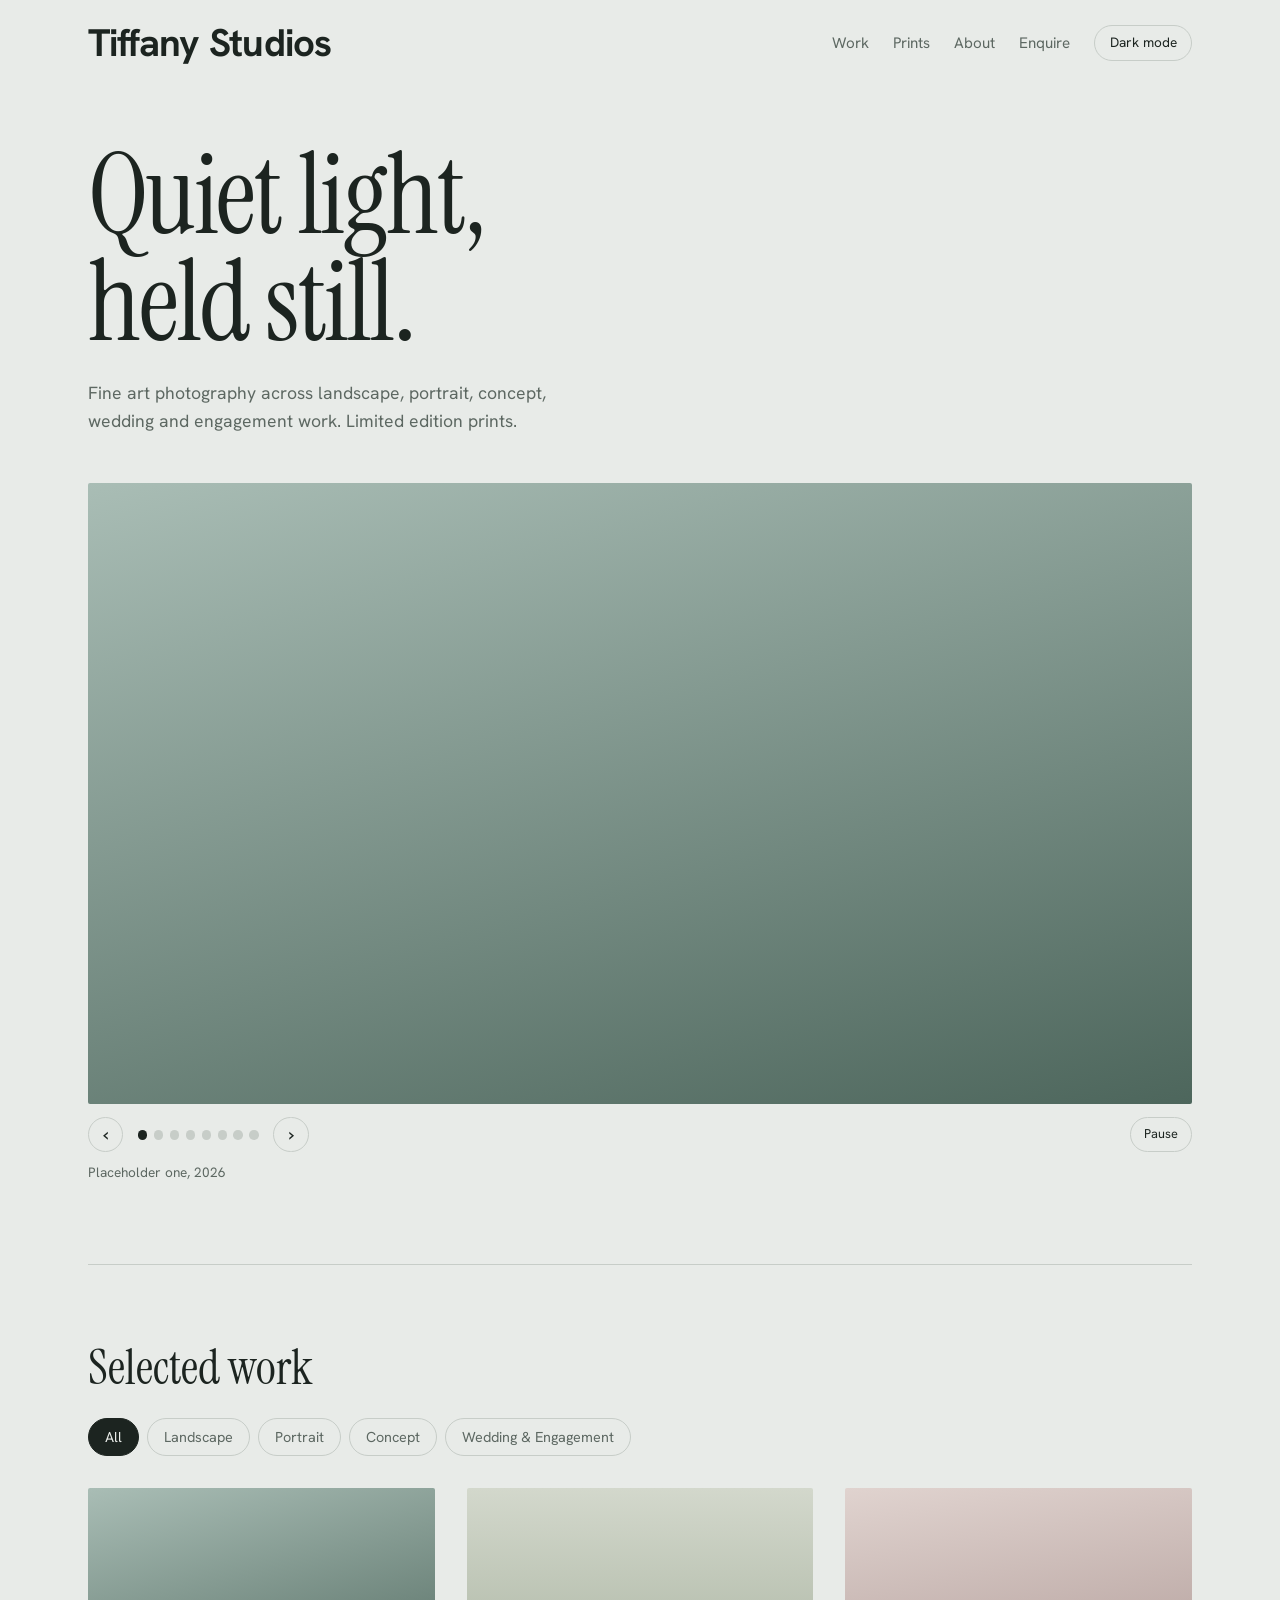
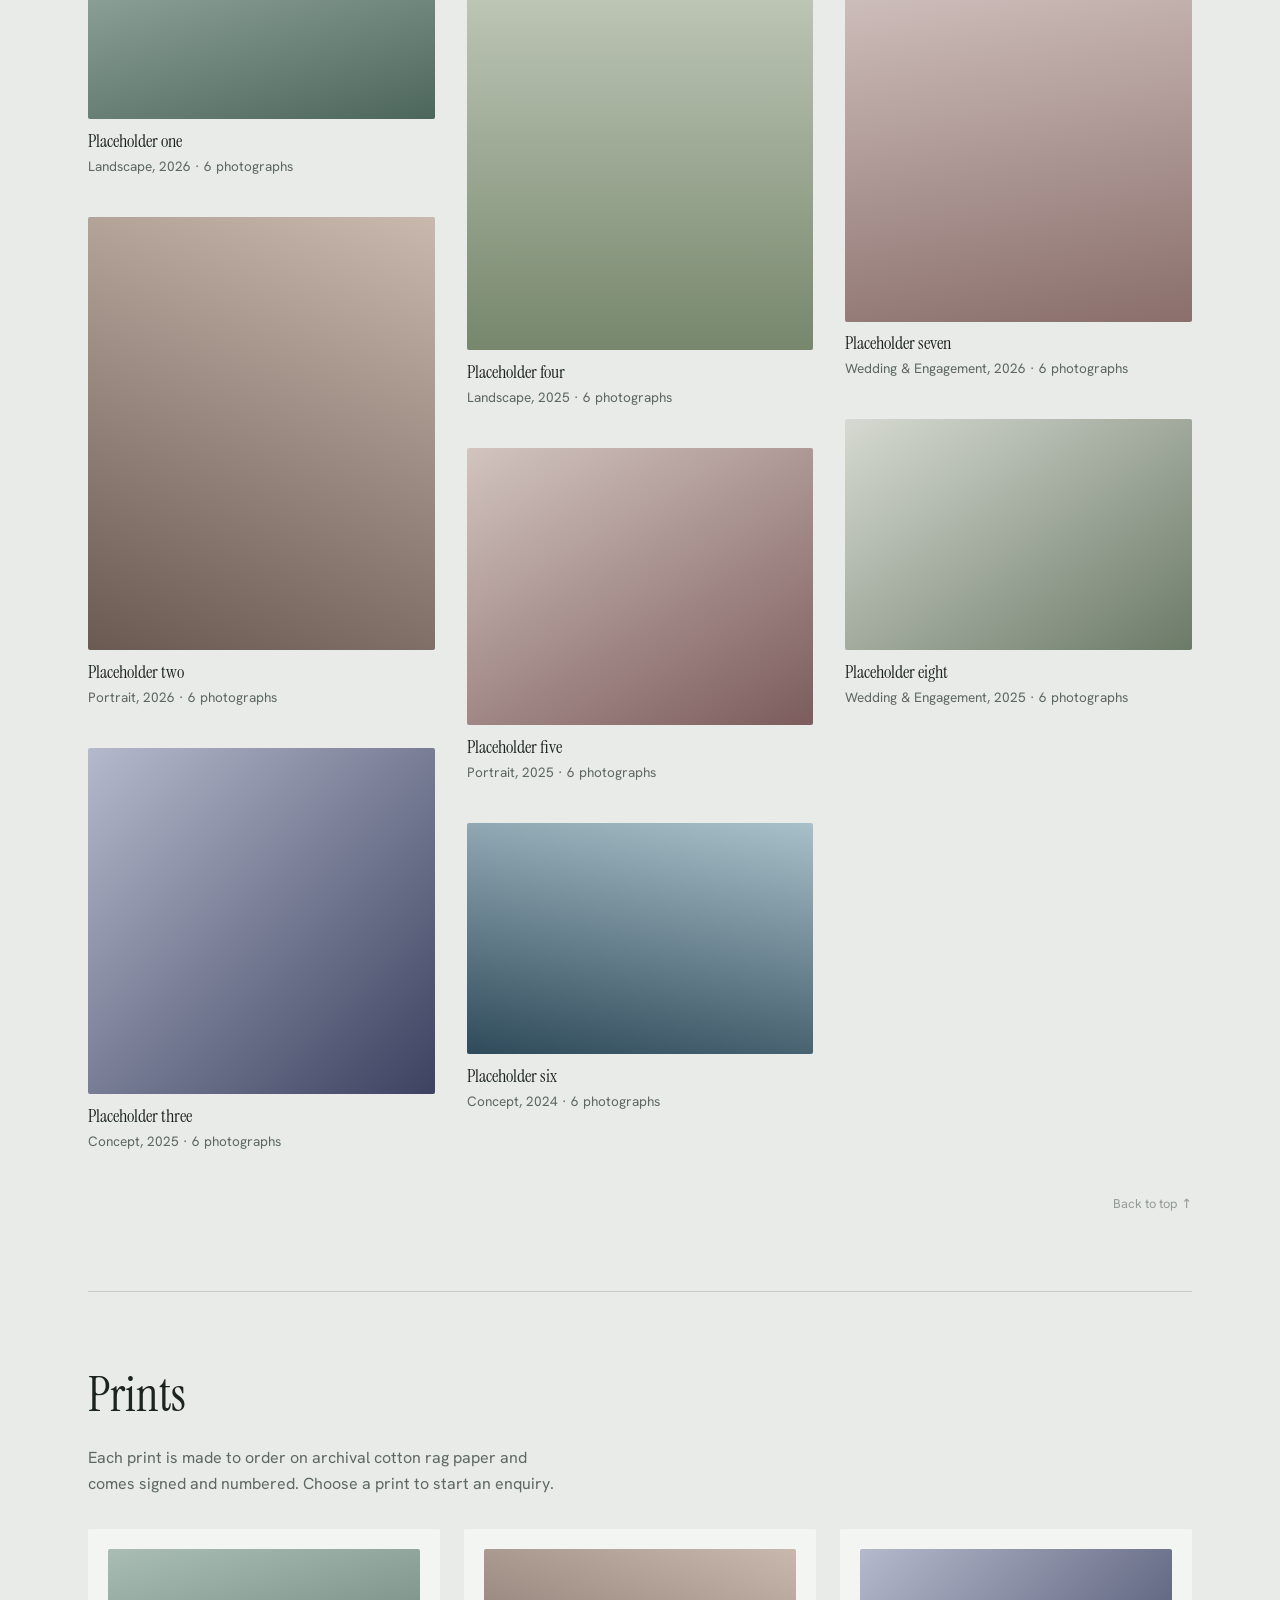
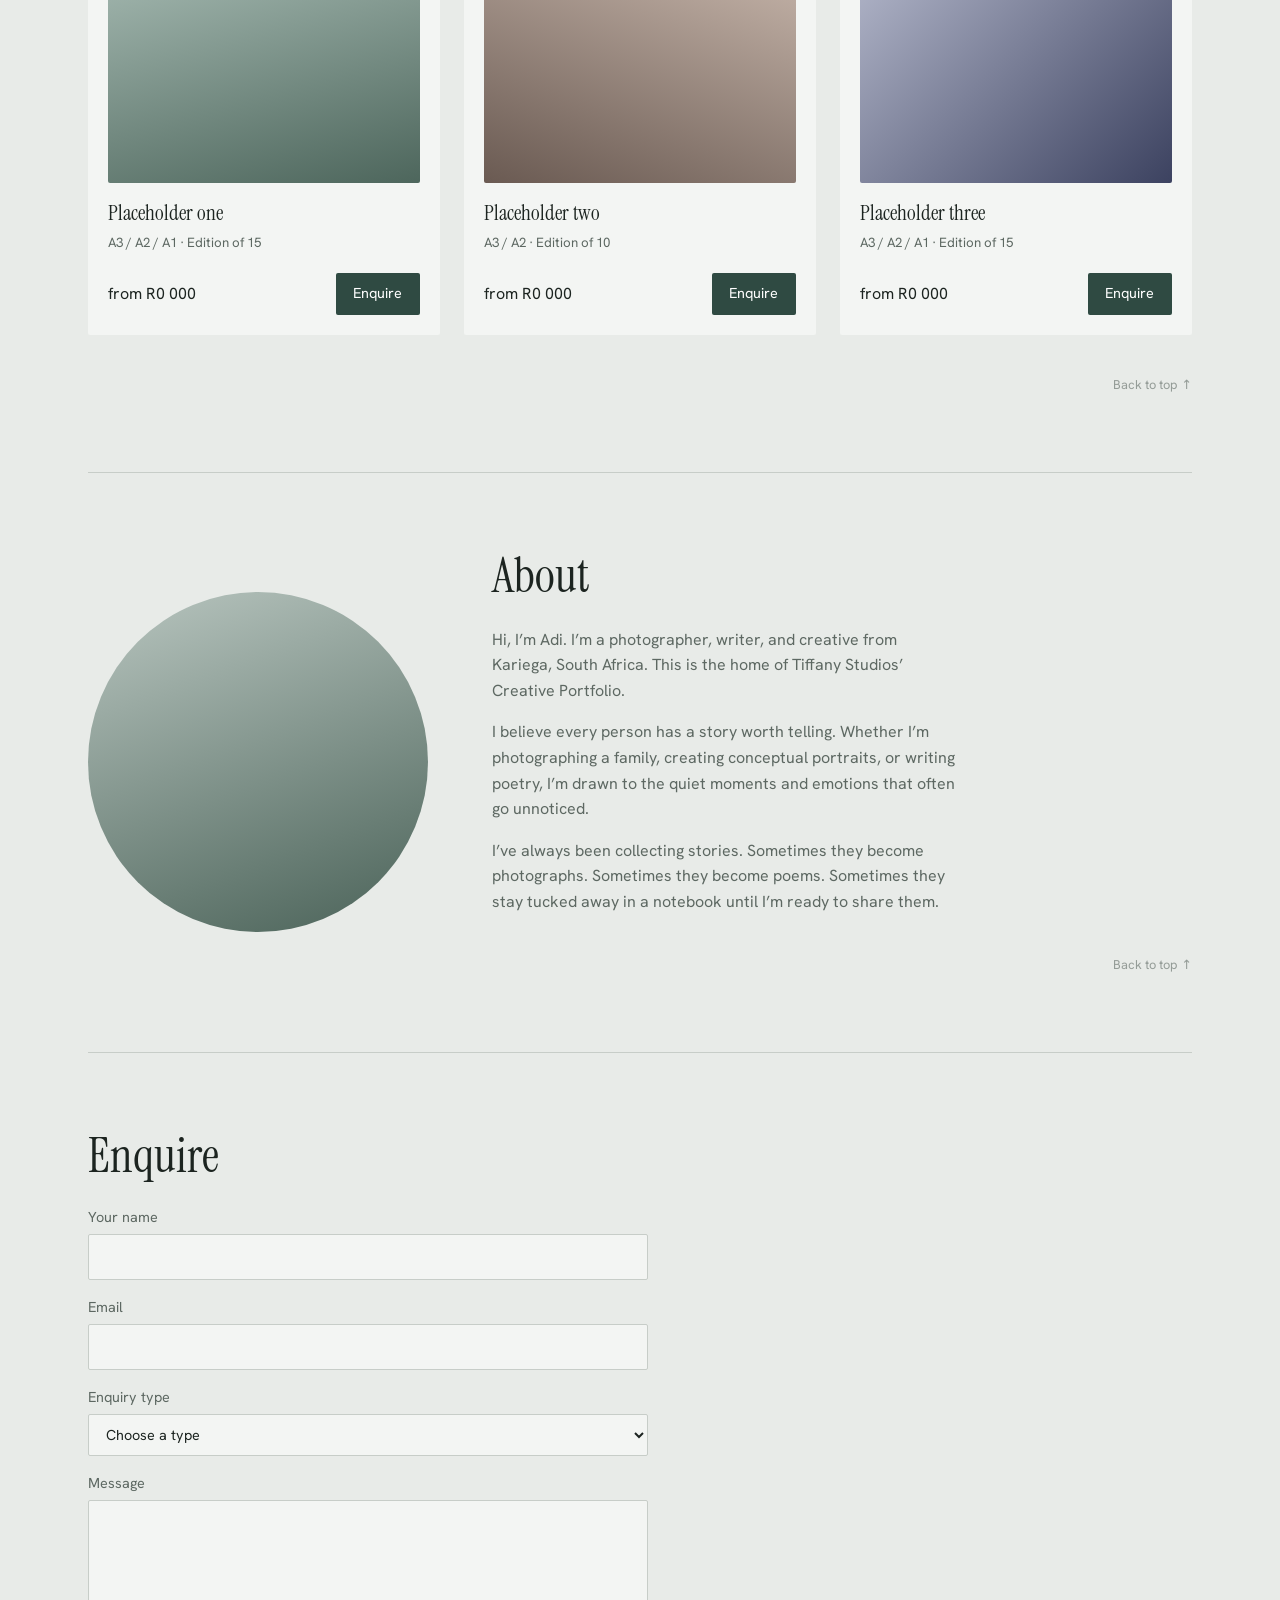
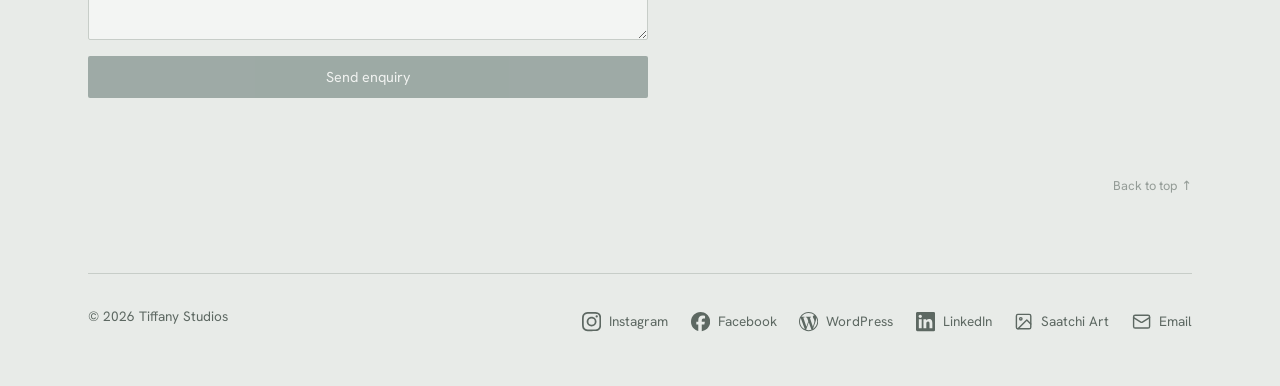
==== commit ba3a0333: "Update contact links and About text Replace placeholder social/contact links in index.html and galle" ====
--- a/index.html
+++ b/index.html
@@ -136,13 +136,20 @@
           <div>
             <h2>About</h2>
             <p>
-              Write two or three short paragraphs here: who she is, what draws
-              her to landscape, portrait, concept, wedding and engagement work,
-              and how she makes a picture.
+              Hi, I’m Adi. I’m a photographer, writer, and creative from
+              Kariega, South Africa. This is the home of Tiffany Studios’
+              Creative Portfolio.
             </p>
             <p>
-              Mention where she is based, any exhibitions or publications, and
-              how prints are produced and shipped.
+              I believe every person has a story worth telling. Whether I’m
+              photographing a family, creating conceptual portraits, or writing
+              poetry, I’m drawn to the quiet moments and emotions that often go
+              unnoticed.
+            </p>
+            <p>
+              I’ve always been collecting stories. Sometimes they become
+              photographs. Sometimes they become poems. Sometimes they stay
+              tucked away in a notebook until I’m ready to share them.
             </p>
             <a class="totop" href="#top">Back to top &uarr;</a>
           </div>
@@ -236,7 +243,7 @@
         <ul class="social" aria-label="Social links and email">
           <li>
             <a
-              href="https://instagram.com/your-handle"
+              href="https://www.instagram.com/tiffanystudios_za"
               target="_blank"
               rel="noopener noreferrer"
               aria-label="Instagram"
@@ -250,7 +257,7 @@
           </li>
           <li>
             <a
-              href="https://facebook.com/your-page"
+              href="https://www.facebook.com/profile.php?id=61588129162474"
               target="_blank"
               rel="noopener noreferrer"
               aria-label="Facebook"
@@ -264,7 +271,7 @@
           </li>
           <li>
             <a
-              href="https://your-site.wordpress.com"
+              href="https://adrianetiffany.wordpress.com"
               target="_blank"
               rel="noopener noreferrer"
               aria-label="WordPress"
@@ -278,7 +285,7 @@
           </li>
           <li>
             <a
-              href="https://linkedin.com/in/your-profile"
+              href="https://www.linkedin.com/in/adriane-tiffany-williams-92a479211/"
               target="_blank"
               rel="noopener noreferrer"
               aria-label="LinkedIn"
@@ -290,9 +297,29 @@
               ><span>LinkedIn</span></a
             >
           </li>
+          <!-- Saatchi Art: this icon is a placeholder. Replace the svg with their official logo. -->
           <li>
             <a
-              href="mailto:hello@example.com"
+              href="https://www.saatchiart.com/en-za/adrianetiffany"
+              target="_blank"
+              rel="noopener noreferrer"
+              aria-label="Saatchi Art"
+              style="--brand: var(--ink)"
+              ><svg
+                class="line"
+                viewBox="0 0 24 24"
+                aria-hidden="true"
+                focusable="false"
+              >
+                <rect width="18" height="18" x="3" y="3" rx="2" />
+                <circle cx="8.5" cy="8.5" r="1.5" />
+                <path d="m21 15-5-5L5 21" /></svg
+              ><span>Saatchi Art</span></a
+            >
+          </li>
+          <li>
+            <a
+              href="mailto:photographeradriane@gmail.com"
               aria-label="Email"
               style="--brand: var(--ink)"
               ><svg
@@ -500,7 +527,7 @@
               "Thank you. Your enquiry has been sent and you will hear back by email.";
           } catch (_) {
             st.textContent =
-              "Your enquiry could not be sent. Please try again or email hello@example.com.";
+              "Your enquiry could not be sent. Please try again or email photographeradriane@gmail.com.";
           }
           btn.textContent = "Send enquiry";
           updateForm();
